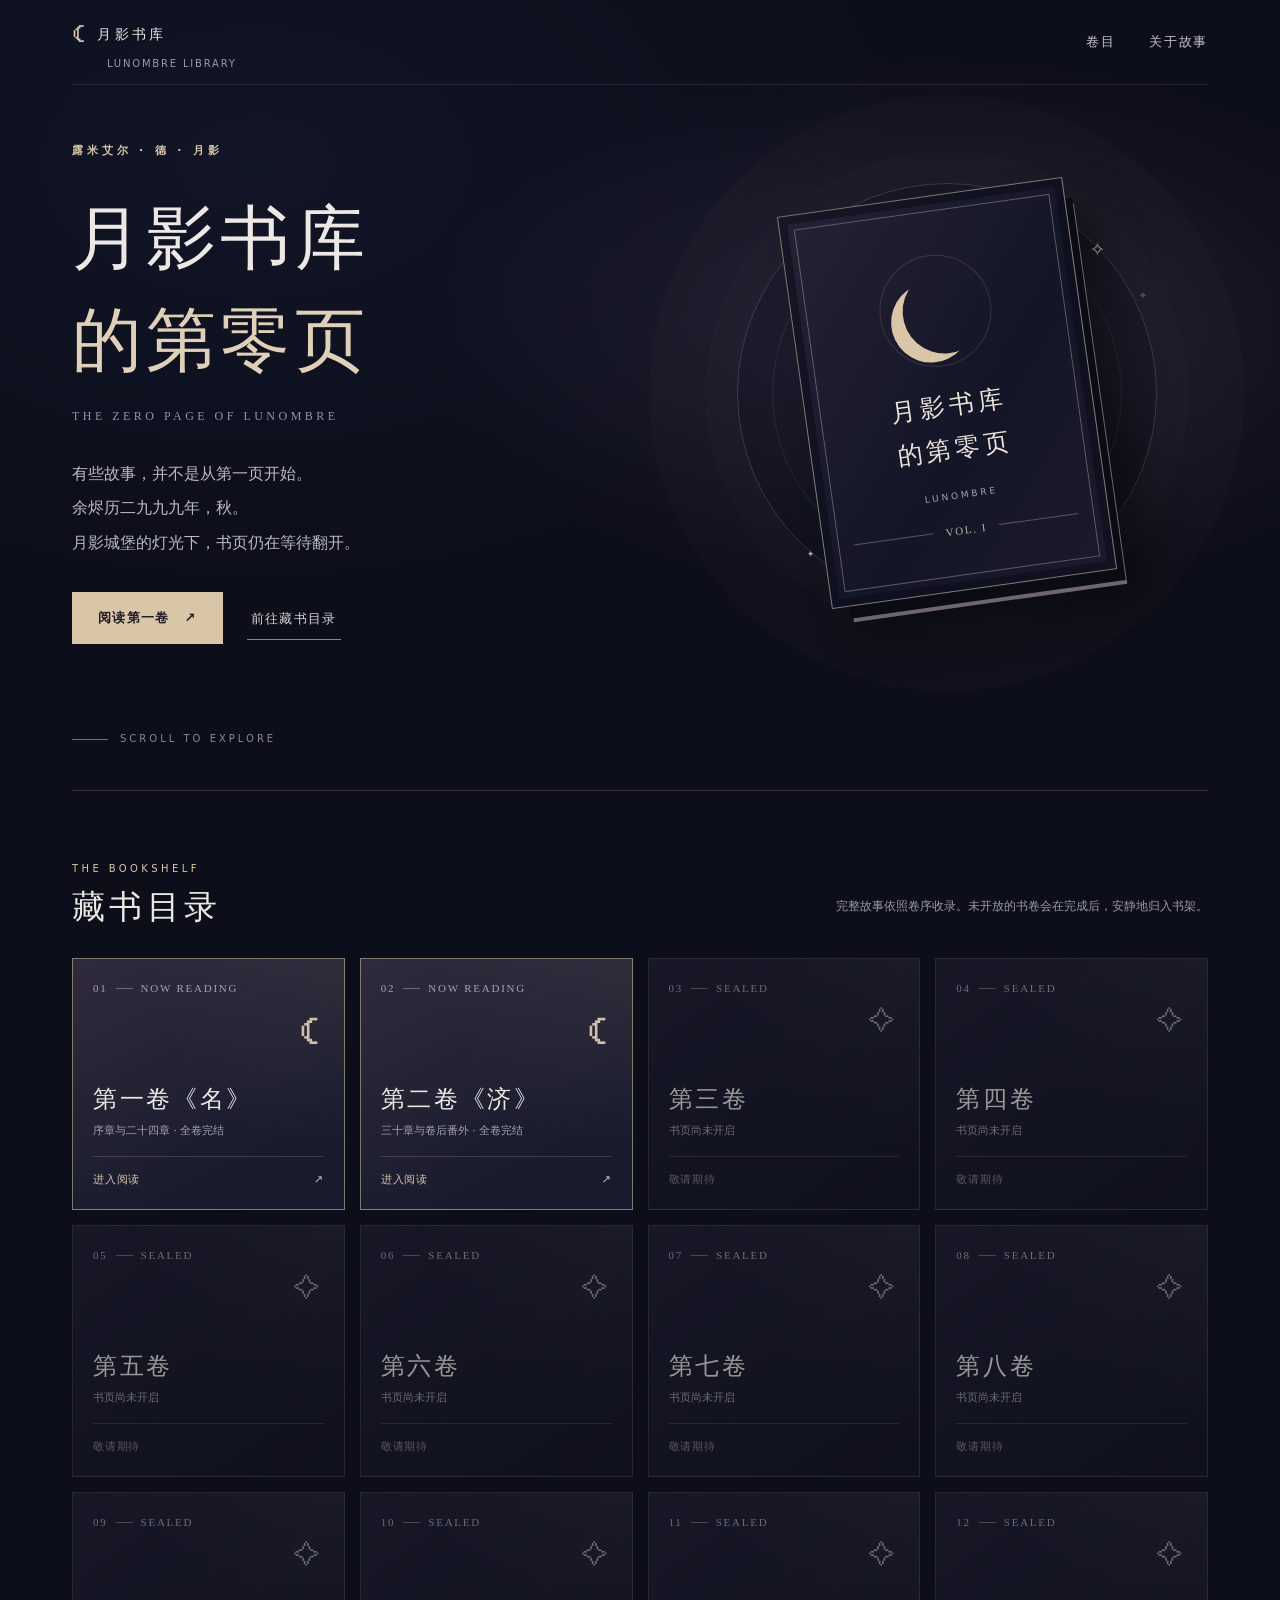
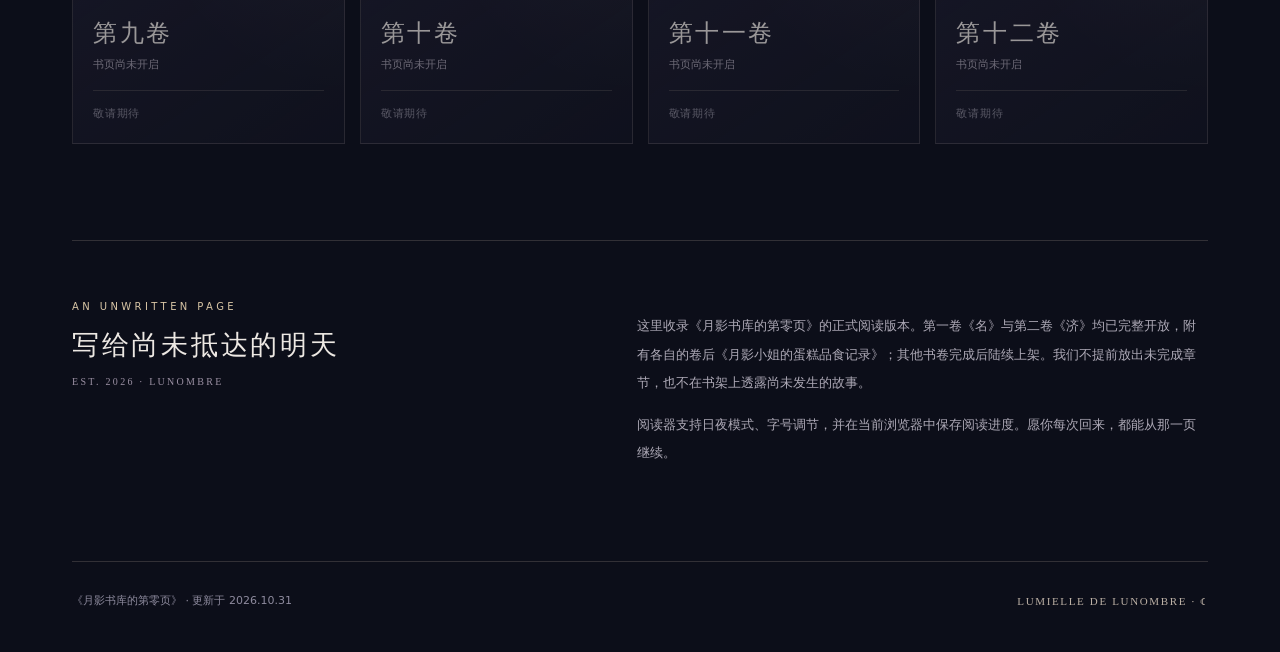
==== index.html @ c492001b "Open Volume II 济 on Lunombre Library bookshelf" ====
<!doctype html>
<html lang="zh-CN">
<head>
<meta charset="utf-8">
<meta name="viewport" content="width=device-width, initial-scale=1">
<meta name="theme-color" content="#111322">
<meta name="description" content="《月影书库的第零页》官方阅读书架。进入余烬历二九九九年的月影领，阅读已完成的故事，见证书页缓缓开启。">
<title>月影书库的第零页 | LUNOMBRE LIBRARY</title>
<link rel="icon" href="favicon.svg" type="image/svg+xml">
<style>
:root{color-scheme:dark;--bg:#0c0e19;--bg2:#141626;--edge:#494054;--line:rgba(213,198,180,.19);--ink:#ede8e3;--muted:#ada7b7;--gold:#d9c6a6;--pale:#eeeffa;--serif:"Noto Serif SC","Songti SC","Source Han Serif SC","STSong","SimSun",serif;--sans:system-ui,-apple-system,"Segoe UI","Microsoft YaHei",sans}
*{box-sizing:border-box}html{scroll-behavior:smooth}body{margin:0;background:var(--bg);color:var(--ink);font-family:var(--sans);line-height:1.65;overflow-x:hidden}
body:before{content:"";position:absolute;top:0;left:0;right:0;height:820px;pointer-events:none;background:radial-gradient(ellipse at 73% 40%,rgba(92,76,112,.28) 0,transparent 39%),radial-gradient(ellipse at 20% 20%,rgba(36,49,89,.2) 0,transparent 46%);z-index:-1}
a{color:inherit;text-decoration:none}a:focus-visible{outline:2px solid var(--gold);outline-offset:5px}.container{max-width:1200px;padding:0 32px;margin:0 auto}
.topbar{height:85px;border-bottom:1px solid rgba(210,204,216,.1);display:flex;justify-content:space-between;align-items:center}
.brand{font-size:14px;letter-spacing:.24em;font-weight:550;white-space:nowrap}.brand .moon{color:var(--gold);font-size:27px;font-family:var(--serif);vertical-align:-3px;margin-right:8px}
.brand small{display:block;font-size:10px;color:#9e99ad;letter-spacing:.18em;margin:0 0 0 35px;font-weight:400}
.topnav{display:flex;gap:34px;color:#c7c1cf;font-size:13px;letter-spacing:.13em}.topnav a:hover{color:var(--gold)}
.hero{display:grid;grid-template-columns:1.05fr .95fr;align-items:center;min-height:600px;padding:48px 0 78px;gap:35px}
.eyebrow{font-size:11px;color:var(--gold);letter-spacing:.35em;font-weight:650}.hero h1{font-family:var(--serif);font-size:clamp(48px,5.5vw,78px);font-weight:500;line-height:1.44;letter-spacing:.06em;margin:28px 0 16px}.hero h1 em{font-style:normal;color:#e0d0b7}
.hero .latin{font-family:Georgia,serif;color:#9394ac;letter-spacing:.29em;font-size:12px;margin-bottom:30px}
.hero .desc{max-width:480px;color:#bcb8c7;font-size:16px;line-height:2.15;font-family:var(--serif);margin:0 0 32px}
.hero-actions{display:flex;align-items:center;gap:24px;flex-wrap:wrap}
.primary{background:var(--gold);color:#201d2a;padding:14px 25px;border:1px solid var(--gold);font-weight:650;font-size:13px;letter-spacing:.1em;display:inline-flex;align-items:center;gap:15px;transition:transform .2s,background .2s}
.primary:hover{transform:translateY(-3px);background:#f1dec1}
.secondary{border-bottom:1px solid #8f8394;padding:12px 4px 9px;color:#d8d1db;font-size:13px;letter-spacing:.1em}
.secondary:hover{color:var(--gold);border-color:var(--gold)}
.resume{display:none;margin-top:20px;font-size:12px;color:#cdbd9f;text-decoration:underline;text-underline-offset:5px}
.hero-art{min-height:520px;position:relative;display:flex;justify-content:center;align-items:center}
.halo{position:absolute;width:min(420px,95%);aspect-ratio:1;border:1px solid rgba(226,211,194,.19);border-radius:50%;box-shadow:0 0 0 32px rgba(255,255,255,.008),0 0 0 88px rgba(212,199,184,.014)}
.halo:before{content:"";position:absolute;inset:34px;border:1px solid rgba(211,193,177,.10);border-radius:50%}
.halo:after{content:"✧";font-size:19px;color:#c7b898;position:absolute;top:12%;right:12%}
.stars{position:absolute;inset:12px;color:#aaa2bf;font-size:15px;pointer-events:none}.stars span{position:absolute}.stars span:nth-child(1){top:14%;left:17%}.stars span:nth-child(2){top:29%;right:10%;font-size:8px}.stars span:nth-child(3){bottom:16%;left:22%;font-size:9px}.stars span:nth-child(4){top:8%;right:40%;font-size:7px}
.book{position:relative;width:288px;height:396px;background:linear-gradient(128deg,#252235 0%,#131626 58%,#1c1a2c 100%);border:1px solid rgba(231,208,174,.52);box-shadow:12px 17px 0 -5px #0a0b13,14px 22px 0 -6px #6f6473,28px 33px 45px rgba(0,0,0,.45),inset 0 0 0 8px rgba(10,12,25,.55);transform:rotate(-8deg);padding:14px;transition:transform .7s}
.book:hover{transform:rotate(-4deg) translateY(-8px)}
.book-in{height:100%;border:1px solid rgba(216,197,169,.38);display:flex;flex-direction:column;align-items:center;justify-content:space-between;text-align:center;padding:35px 15px}
.book-moon{width:112px;height:112px;position:relative;border:1px solid rgba(209,190,164,.17);border-radius:50%;margin-top:8px}
.book-moon:after{content:"";width:84px;height:84px;border-radius:50%;position:absolute;top:15px;left:22px;box-shadow:-17px 4px 0 -2px var(--gold);transform:rotate(-18deg)}
.book-title{font-family:var(--serif);font-size:25px;line-height:1.75;letter-spacing:.16em;color:#ece3d9}.book-sub{font-size:9px;letter-spacing:.32em;color:#aa9eae}
.book-bottom{width:100%;display:flex;align-items:center;gap:12px;color:#bcb0a5;font-family:Georgia,serif;font-size:11px;letter-spacing:.15em}.book-bottom:before,.book-bottom:after{content:"";height:1px;background:#5b5262;flex:1}
.scroll-note{color:#8b8a9c;font-size:10px;letter-spacing:.3em;display:flex;gap:12px;align-items:center;margin:0 0 42px}.scroll-note:before{content:"";height:1px;width:36px;background:#766b7f}
.section-line{border-top:1px solid var(--line)}
.section-head{display:flex;justify-content:space-between;align-items:end;gap:20px;margin:70px 0 28px}
.kicker{font-size:10px;color:var(--gold);letter-spacing:.34em;margin-bottom:8px}.section-head h2{font:normal 33px var(--serif);letter-spacing:.13em;margin:0}
.section-head p{font-size:12px;color:#9f9aa9;max-width:390px;text-align:right;line-height:1.8}
.volumes{display:grid;grid-template-columns:repeat(4,minmax(0,1fr));gap:15px}
.volume-card{min-height:252px;border:1px solid var(--line);background:linear-gradient(146deg,rgba(31,30,48,.95),rgba(19,21,34,.76));padding:20px;display:flex;flex-direction:column;position:relative;overflow:hidden;transition:transform .24s,border-color .24s}
.volume-card:before{content:"";position:absolute;inset:0;background:radial-gradient(circle at 105% -4%,rgba(226,207,180,.06),transparent 55%);pointer-events:none}
.volume-card.available{border-color:rgba(217,198,166,.54);background:linear-gradient(153deg,#302b3c,#171b2c 80%)}.volume-card.available:hover{transform:translateY(-5px);border-color:#e9d5b7}
.volume-card.locked{opacity:.63}
.vol-index{font-family:Georgia,serif;font-size:11px;letter-spacing:.16em;color:#ad9daf;display:flex;align-items:center;gap:8px}.tiny-rule{width:17px;height:1px;background:#716879}
.vol-symbol{font:normal 42px var(--serif);color:#cfbda6;align-self:flex-end;line-height:1;margin:12px 4px 2px}.locked .vol-symbol{font-size:26px;color:#aaa2b0}
.vol-name{font:normal 24px var(--serif);letter-spacing:.11em;margin-top:auto}.vol-detail{font-size:11px;color:#a6a0ae;margin-top:7px}.vol-action{font-size:11px;color:#d7c1a6;border-top:1px solid rgba(222,205,185,.18);padding-top:14px;margin-top:16px;display:flex;justify-content:space-between;letter-spacing:.07em}.locked .vol-action{color:#858391}
.about{margin:96px 0 0;display:grid;grid-template-columns:1fr 1.2fr;gap:90px;padding:58px 0 80px;border-top:1px solid var(--line)}
.about h3{font:normal 27px var(--serif);line-height:1.5;letter-spacing:.1em;margin:9px 0}.about p{font-size:13px;color:#ada9b6;line-height:2.2;max-width:590px}.about .micro{font-family:Georgia,serif;letter-spacing:.23em;color:#9c91a4;font-size:10px}
.footer{border-top:1px solid var(--line);padding:30px 0 42px;display:flex;justify-content:space-between;gap:20px;font-size:11px;color:#8e8b9e}
.footer .signature{font-family:Georgia,serif;color:#bcb0a5;letter-spacing:.15em}
@media(max-width:960px){.hero{grid-template-columns:1fr .8fr;gap:5px}.hero h1{font-size:49px}.hero-art{min-height:420px}.halo{width:320px}.book{width:220px;height:317px}.book-title{font-size:19px}.book-moon{width:85px;height:85px}.book-moon:after{transform:scale(.72) rotate(-18deg);transform-origin:top left}.volumes{grid-template-columns:repeat(3,1fr)}}
@media(max-width:700px){.container{padding:0 22px}.topbar{height:72px}.brand{font-size:12px}.brand small{font-size:8px}.topnav{gap:17px;font-size:11px}.hero{display:flex;flex-direction:column;align-items:start;min-height:auto;padding:68px 0 28px}.hero h1{font-size:clamp(42px,11vw,60px);margin-top:15px}.hero .desc{font-size:14px}.hero-art{min-height:310px;width:100%;margin-top:6px}.halo{width:265px}.book{width:172px;height:246px;box-shadow:8px 12px 0 -4px #0a0b13,10px 17px 0 -6px #6f6473,20px 26px 35px rgba(0,0,0,.48)}.book-in{padding:17px 7px}.book-title{font-size:15px}.book-sub{font-size:7px}.book-moon{transform:scale(.62);margin-top:-10px;margin-bottom:-10px}.book-bottom{font-size:8px}.scroll-note{margin:0 0 30px}.section-head{display:block;margin:48px 0 23px}.section-head h2{font-size:27px}.section-head p{text-align:left;margin-top:10px}.volumes{grid-template-columns:repeat(2,minmax(0,1fr));gap:10px}.volume-card{padding:16px;min-height:215px}.vol-name{font-size:20px}.vol-index{font-size:9px}.vol-symbol{font-size:31px}.about{grid-template-columns:1fr;gap:8px;margin:66px 0 0;padding:40px 0 45px}.footer{flex-direction:column;gap:4px}.hero-actions{gap:16px}}
@media(max-width:370px){.topnav{gap:9px}.brand{letter-spacing:.12em}.volumes{grid-template-columns:1fr 1fr}.volume-card{padding:12px}.vol-name{font-size:18px}.vol-detail{font-size:10px}.vol-index{letter-spacing:0;font-size:9px}.hero .latin{font-size:10px}}
@media(prefers-reduced-motion:reduce){*,*:before,*:after{transition:none!important;scroll-behavior:auto!important}}
</style>
<link rel="stylesheet" href="assets/css/covers.css">
<script src="assets/js/covers.js" defer></script>
</head>
<body>
<div class="container">
<header class="topbar">
  <a class="brand" href="index.html"><span class="moon" aria-hidden="true">☾</span>月影书库<small>LUNOMBRE LIBRARY</small></a>
  <nav class="topnav" aria-label="网站导航"><a href="#library">卷目</a><a href="#about">关于故事</a></nav>
</header>
<main>
<section class="hero" aria-labelledby="main-title">
  <div class="hero-copy">
    <div class="eyebrow">露米艾尔 · 德 · 月影</div>
    <h1 id="main-title">月影书库<br><em>的第零页</em></h1>
    <div class="latin">THE ZERO PAGE OF LUNOMBRE</div>
    <p class="desc">有些故事，并不是从第一页开始。<br>余烬历二九九九年，秋。<br>月影城堡的灯光下，书页仍在等待翻开。</p>
    <div class="hero-actions">
      <a class="primary" href="volume-01.html">阅读第一卷 <span aria-hidden="true">↗</span></a>
      <a class="secondary" href="#library">前往藏书目录</a>
    </div>
    <a class="resume" id="resume-reading" href="volume-01.html">☾ 继续上次阅读</a>
  </div>
  <div class="hero-art" aria-hidden="true">
    <div class="halo"></div>
    <div class="stars"><span>✦</span><span>✧</span><span>✦</span><span>✦</span></div>
    <div class="book"><div class="book-in"><div class="book-moon"></div><div class="book-title">月影书库<br>的第零页</div><div class="book-sub">LUNOMBRE</div><div class="book-bottom">VOL. I</div></div></div>
  </div>
</section>
<div class="scroll-note">SCROLL TO EXPLORE</div>
<section class="section-line" id="library" aria-labelledby="library-heading">
  <div class="section-head">
    <div><div class="kicker">THE BOOKSHELF</div><h2 id="library-heading">藏书目录</h2></div>
    <p>完整故事依照卷序收录。未开放的书卷会在完成后，安静地归入书架。</p>
  </div>
  <div class="volumes">
    <a class="volume-card available" href="volume-01.html" aria-label="阅读第一卷">
      <span class="vol-index">01 <span class="tiny-rule"></span> NOW READING</span>
      <span class="vol-symbol" aria-hidden="true">☾</span>
      <span class="vol-name">第一卷《名》</span>
      <span class="vol-detail">序章与二十四章 · 全卷完结</span>
      <span class="vol-action">进入阅读 <span aria-hidden="true">↗</span></span>
    </a>
<a class="volume-card available" href="volume-02.html" aria-label="阅读第二卷《济》">
      <span class="vol-index">02 <span class="tiny-rule"></span> NOW READING</span>
      <span class="vol-symbol" aria-hidden="true">☾</span>
      <span class="vol-name">第二卷《济》</span>
      <span class="vol-detail">三十章与卷后番外 · 全卷完结</span>
      <span class="vol-action">进入阅读 <span aria-hidden="true">↗</span></span>
    </a>
<div class="volume-card locked" aria-label="第三卷，尚未开放">
      <span class="vol-index">03 <span class="tiny-rule"></span> SEALED</span>
      <span class="vol-symbol" aria-hidden="true">✧</span>
      <span class="vol-name">第三卷</span>
      <span class="vol-detail">书页尚未开启</span>
      <span class="vol-action">敬请期待</span>
    </div>
<div class="volume-card locked" aria-label="第四卷，尚未开放">
      <span class="vol-index">04 <span class="tiny-rule"></span> SEALED</span>
      <span class="vol-symbol" aria-hidden="true">✧</span>
      <span class="vol-name">第四卷</span>
      <span class="vol-detail">书页尚未开启</span>
      <span class="vol-action">敬请期待</span>
    </div>
<div class="volume-card locked" aria-label="第五卷，尚未开放">
      <span class="vol-index">05 <span class="tiny-rule"></span> SEALED</span>
      <span class="vol-symbol" aria-hidden="true">✧</span>
      <span class="vol-name">第五卷</span>
      <span class="vol-detail">书页尚未开启</span>
      <span class="vol-action">敬请期待</span>
    </div>
<div class="volume-card locked" aria-label="第六卷，尚未开放">
      <span class="vol-index">06 <span class="tiny-rule"></span> SEALED</span>
      <span class="vol-symbol" aria-hidden="true">✧</span>
      <span class="vol-name">第六卷</span>
      <span class="vol-detail">书页尚未开启</span>
      <span class="vol-action">敬请期待</span>
    </div>
<div class="volume-card locked" aria-label="第七卷，尚未开放">
      <span class="vol-index">07 <span class="tiny-rule"></span> SEALED</span>
      <span class="vol-symbol" aria-hidden="true">✧</span>
      <span class="vol-name">第七卷</span>
      <span class="vol-detail">书页尚未开启</span>
      <span class="vol-action">敬请期待</span>
    </div>
<div class="volume-card locked" aria-label="第八卷，尚未开放">
      <span class="vol-index">08 <span class="tiny-rule"></span> SEALED</span>
      <span class="vol-symbol" aria-hidden="true">✧</span>
      <span class="vol-name">第八卷</span>
      <span class="vol-detail">书页尚未开启</span>
      <span class="vol-action">敬请期待</span>
    </div>
<div class="volume-card locked" aria-label="第九卷，尚未开放">
      <span class="vol-index">09 <span class="tiny-rule"></span> SEALED</span>
      <span class="vol-symbol" aria-hidden="true">✧</span>
      <span class="vol-name">第九卷</span>
      <span class="vol-detail">书页尚未开启</span>
      <span class="vol-action">敬请期待</span>
    </div>
<div class="volume-card locked" aria-label="第十卷，尚未开放">
      <span class="vol-index">10 <span class="tiny-rule"></span> SEALED</span>
      <span class="vol-symbol" aria-hidden="true">✧</span>
      <span class="vol-name">第十卷</span>
      <span class="vol-detail">书页尚未开启</span>
      <span class="vol-action">敬请期待</span>
    </div>
<div class="volume-card locked" aria-label="第十一卷，尚未开放">
      <span class="vol-index">11 <span class="tiny-rule"></span> SEALED</span>
      <span class="vol-symbol" aria-hidden="true">✧</span>
      <span class="vol-name">第十一卷</span>
      <span class="vol-detail">书页尚未开启</span>
      <span class="vol-action">敬请期待</span>
    </div>
<div class="volume-card locked" aria-label="第十二卷，尚未开放">
      <span class="vol-index">12 <span class="tiny-rule"></span> SEALED</span>
      <span class="vol-symbol" aria-hidden="true">✧</span>
      <span class="vol-name">第十二卷</span>
      <span class="vol-detail">书页尚未开启</span>
      <span class="vol-action">敬请期待</span>
    </div>
  </div>
</section>
<section id="about" class="about">
  <div><div class="kicker">AN UNWRITTEN PAGE</div><h3>写给尚未抵达的明天</h3><div class="micro">EST. 2026 · LUNOMBRE</div></div>
  <div><p>这里收录《月影书库的第零页》的正式阅读版本。第一卷《名》与第二卷《济》均已完整开放，附有各自的卷后《月影小姐的蛋糕品食记录》；其他书卷完成后陆续上架。我们不提前放出未完成章节，也不在书架上透露尚未发生的故事。</p><p>阅读器支持日夜模式、字号调节，并在当前浏览器中保存阅读进度。愿你每次回来，都能从那一页继续。</p></div>
</section>
</main>
<footer class="footer"><span>《月影书库的第零页》 · 更新于 2026.10.31</span><span class="signature">LUMIELLE DE LUNOMBRE · ☾</span></footer>
</div>
<script>
(()=>{
  try{
    const saved=JSON.parse(localStorage.getItem('lumielle-volume1-rewrite-complete-v3')||'{}');
    if(saved.chapter&&/^ch-\d{2}$/.test(saved.chapter)){
      const link=document.getElementById('resume-reading');
      link.href='volume-01.html#'+saved.chapter;
      link.style.display='inline-block';
    }
  }catch(e){}
})();
</script>
</body>
</html>
---- assets/css/covers.css ----
/* Lunombre cover upgrade — inactive until a cover path is configured. */
.book.has-official-cover{padding:9px;background:linear-gradient(135deg,#302a43,#101220);overflow:hidden}
.book.has-official-cover .book-in{display:none}
.book .official-cover-image{width:100%;height:100%;object-fit:cover;object-position:center center;display:block;border:1px solid rgba(221,198,162,.28)}
.volume-card.with-cover{isolation:isolate;border-color:rgba(225,207,182,.47);background:#161724}
.volume-card.with-cover .volume-cover-image{position:absolute;inset:0;width:100%;height:100%;object-fit:cover;object-position:center 35%;z-index:-1}
.volume-card.with-cover:before{z-index:0;background:linear-gradient(180deg,rgba(10,12,23,.5) 0%,rgba(10,12,23,.08) 42%,rgba(9,11,23,.94) 100%)}
.volume-card.with-cover > span{position:relative;z-index:1;text-shadow:0 1px 12px rgba(0,0,0,.7)}
.volume-card.with-cover .vol-symbol{visibility:hidden}
.volume-card.with-cover .vol-index,.volume-card.with-cover .vol-detail{color:#f1e7db}
.volume-card.with-cover .vol-action{color:#f1dbb6;border-color:rgba(246,229,205,.36)}
.volume-card.with-cover.available:hover{border-color:#e7d2ad}
.reader-art{margin:0 auto 30px;display:block;width:min(240px,75vw);max-width:100%;line-height:0}
.reader-art img{width:100%;height:auto;aspect-ratio:2/3;object-fit:contain;border:1px solid #b7a6a0;box-shadow:0 16px 48px rgba(0,0,0,.2)}
body.night .reader-art img{border-color:#746b80}
.cover.with-official-art .seal{display:none}
@media(max-width:700px){.reader-art{width:min(195px,65vw)}}
@media print{.reader-art{width:145px;break-inside:avoid}.reader-art img{box-shadow:none}}
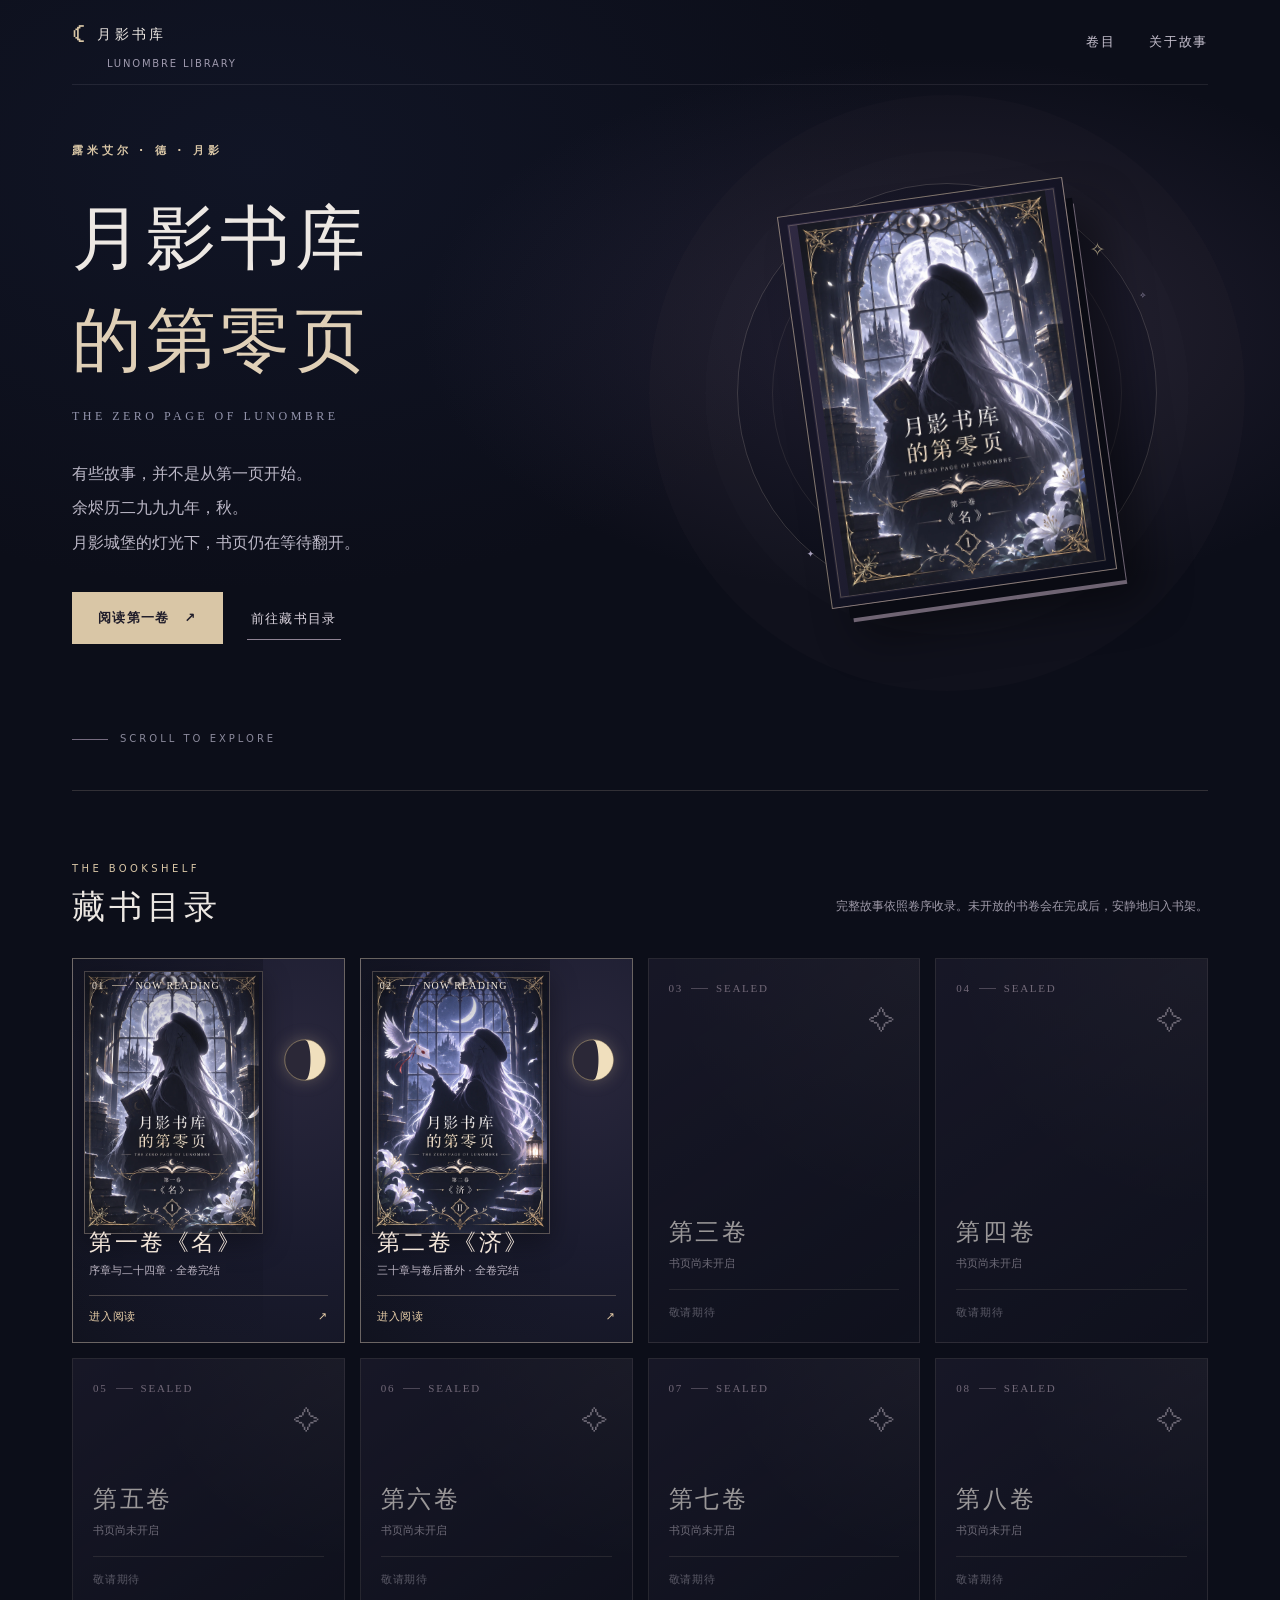
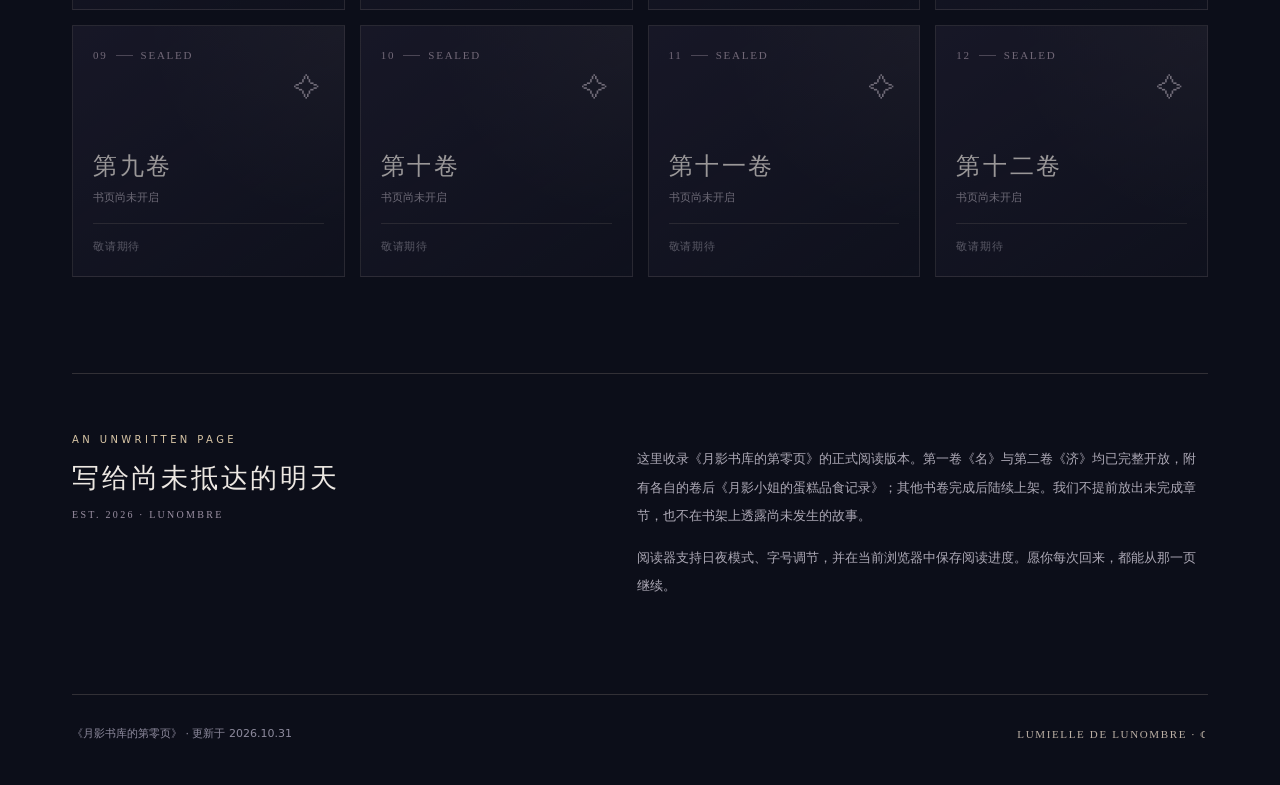
==== commit f243651c: "Refine bookshelf to 70-percent cover column with moon restored top right" ====
--- a/index.html
+++ b/index.html
@@ -60,7 +60,7 @@
 @media(max-width:370px){.topnav{gap:9px}.brand{letter-spacing:.12em}.volumes{grid-template-columns:1fr 1fr}.volume-card{padding:12px}.vol-name{font-size:18px}.vol-detail{font-size:10px}.vol-index{letter-spacing:0;font-size:9px}.hero .latin{font-size:10px}}
 @media(prefers-reduced-motion:reduce){*,*:before,*:after{transition:none!important;scroll-behavior:auto!important}}
 </style>
-<link rel="stylesheet" href="assets/css/covers.css">
+<link rel="stylesheet" href="assets/css/covers.css?v=20261101-bookplate70-v2">
 <script src="assets/js/covers.js" defer></script>
 </head>
 <body>
--- a/assets/css/covers.css
+++ b/assets/css/covers.css
@@ -1,18 +1,218 @@
-/* Lunombre cover upgrade — inactive until a cover path is configured. */
-.book.has-official-cover{padding:9px;background:linear-gradient(135deg,#302a43,#101220);overflow:hidden}
-.book.has-official-cover .book-in{display:none}
-.book .official-cover-image{width:100%;height:100%;object-fit:cover;object-position:center center;display:block;border:1px solid rgba(221,198,162,.28)}
-.volume-card.with-cover{isolation:isolate;border-color:rgba(225,207,182,.47);background:#161724}
-.volume-card.with-cover .volume-cover-image{position:absolute;inset:0;width:100%;height:100%;object-fit:cover;object-position:center 35%;z-index:-1}
-.volume-card.with-cover:before{z-index:0;background:linear-gradient(180deg,rgba(10,12,23,.5) 0%,rgba(10,12,23,.08) 42%,rgba(9,11,23,.94) 100%)}
-.volume-card.with-cover > span{position:relative;z-index:1;text-shadow:0 1px 12px rgba(0,0,0,.7)}
-.volume-card.with-cover .vol-symbol{visibility:hidden}
-.volume-card.with-cover .vol-index,.volume-card.with-cover .vol-detail{color:#f1e7db}
-.volume-card.with-cover .vol-action{color:#f1dbb6;border-color:rgba(246,229,205,.36)}
-.volume-card.with-cover.available:hover{border-color:#e7d2ad}
-.reader-art{margin:0 auto 30px;display:block;width:min(240px,75vw);max-width:100%;line-height:0}
-.reader-art img{width:100%;height:auto;aspect-ratio:2/3;object-fit:contain;border:1px solid #b7a6a0;box-shadow:0 16px 48px rgba(0,0,0,.2)}
-body.night .reader-art img{border-color:#746b80}
-.cover.with-official-art .seal{display:none}
-@media(max-width:700px){.reader-art{width:min(195px,65vw)}}
-@media print{.reader-art{width:145px;break-inside:avoid}.reader-art img{box-shadow:none}}
+/* Lunombre Library — cover bookplates, reader cover and moonlight ornaments.
+   The bookshelf keeps an uncropped 2:3 cover at the left, a real moon at its
+   original top-right location, and a quiet typography band underneath. */
+
+/* Homepage featured book */
+.book.has-official-cover {
+  padding:9px;
+  background:linear-gradient(135deg,#302a43,#101220);
+  overflow:hidden;
+}
+.book.has-official-cover .book-in {display:none}
+.book .official-cover-image {
+  display:block;
+  width:100%;
+  height:100%;
+  object-fit:contain;
+  object-position:center;
+  border:1px solid rgba(221,198,162,.28);
+}
+
+/* A printed cover never fills the whole card.
+   The left 70% belongs to the artwork; the moon stays on the right.
+   Text below the image avoids printing titles twice over the cover. */
+.volume-card.with-cover {
+  position:relative;
+  isolation:isolate;
+  min-height:385px;
+  padding:18px 16px 16px;
+  border-color:rgba(225,207,182,.42);
+  background:radial-gradient(ellipse at 84% 26%,#29273c 0%,#1a1b2e 49%,#11131f 100%);
+}
+.volume-card.with-cover.available:hover {
+  border-color:#e6d1ad;
+}
+.volume-card.with-cover .volume-cover-image {
+  position:absolute;
+  inset:auto;
+  top:12px;
+  left:11px;
+  width:calc(70% - 11px);
+  height:calc(100% - 120px);
+  max-width:none;
+  max-height:none;
+  aspect-ratio:2/3;
+  object-fit:contain;
+  object-position:left top;
+  display:block;
+  z-index:1;
+  border:1px solid rgba(223,200,170,.38);
+  box-shadow:0 9px 25px rgba(0,0,0,.35);
+  background:#151626;
+}
+.volume-card.with-cover::before {
+  content:"";
+  position:absolute;
+  inset:0 auto 0 0;
+  width:70%;
+  background:linear-gradient(180deg,rgba(12,13,24,.36) 0%,transparent 24%,transparent 65%,rgba(16,18,32,.25) 82%,transparent 100%);
+  z-index:2;
+  pointer-events:none;
+}
+.volume-card.with-cover::after {display:none}
+.volume-card.with-cover > .vol-index {
+  position:absolute;
+  top:19px;
+  left:19px;
+  right:auto;
+  bottom:auto;
+  width:calc(70% - 24px);
+  display:flex;
+  align-items:center;
+  gap:8px;
+  font:10px/1.5 Georgia,serif;
+  text-align:left;
+  color:#f5eadb;
+  letter-spacing:.12em;
+  z-index:3;
+  text-shadow:0 1px 6px #080915;
+}
+.volume-card.with-cover .vol-index .tiny-rule {
+  display:inline-block;
+  flex:0 0 15px;
+  width:15px;
+  height:1px;
+  margin:0;
+  background:rgba(235,215,185,.58);
+}
+.volume-card.with-cover > .vol-symbol {display:none}
+.volume-card.with-cover > .vol-name {
+  position:relative;
+  z-index:3;
+  width:100%;
+  max-width:100%;
+  margin-top:auto;
+  color:#f3e6da;
+  font-size:23px;
+  line-height:1.36;
+  text-shadow:none;
+}
+.volume-card.with-cover > .vol-detail {
+  position:relative;
+  z-index:3;
+  max-width:100%;
+  margin-top:5px;
+  font-size:11px;
+  line-height:1.5;
+  color:#bbb4c2;
+  text-shadow:none;
+}
+.volume-card.with-cover > .vol-action {
+  position:relative;
+  z-index:3;
+  width:100%;
+  max-width:100%;
+  margin-top:15px;
+  padding-top:12px;
+  color:#e9cfa9;
+  font-size:11px;
+  border-top:1px solid rgba(229,208,178,.25);
+  text-shadow:none;
+}
+
+/* The previous moon was pushed to the bottom by a generic > span selector.
+   This child selector deliberately wins the cascade and fixes its location. */
+.volume-card.with-cover > .moon-phase-ornament {
+  position:absolute;
+  top:75px;
+  right:13px;
+  bottom:auto;
+  left:auto;
+  width:52px;
+  height:52px;
+  z-index:4;
+  display:block;
+  margin:0;
+  padding:0;
+  pointer-events:none;
+}
+.volume-card.with-cover .moon-phase-ornament svg {
+  display:block;
+  width:52px;
+  height:52px;
+  overflow:visible;
+  filter:drop-shadow(0 0 8px rgba(233,208,159,.25));
+}
+.volume-card.with-cover .moon-phase-ornament .moon-cycle-caption {
+  display:none;
+}
+
+/* Full cover inside the reading page remains unchanged. */
+.reader-art {
+  display:block;
+  width:min(240px,75vw);
+  max-width:100%;
+  margin:0 auto 30px;
+  line-height:0;
+}
+.reader-art img {
+  width:100%;
+  height:auto;
+  aspect-ratio:2/3;
+  object-fit:contain;
+  border:1px solid #b7a6a0;
+  box-shadow:0 16px 48px rgba(0,0,0,.2);
+}
+body.night .reader-art img {border-color:#746b80}
+.cover.with-official-art .seal {display:none}
+
+@media(max-width:960px) {
+  .volume-card.with-cover {min-height:340px;padding:15px 13px}
+  .volume-card.with-cover .volume-cover-image {
+    top:10px;left:9px;
+    width:calc(70% - 9px);
+    height:calc(100% - 112px);
+  }
+  .volume-card.with-cover > .vol-index {
+    top:15px;left:14px;
+    font-size:9px;gap:5px;
+  }
+  .volume-card.with-cover > .vol-name {font-size:20px}
+  .volume-card.with-cover > .moon-phase-ornament {right:8px;top:67px;width:43px;height:43px}
+  .volume-card.with-cover .moon-phase-ornament svg {width:43px;height:43px}
+}
+@media(max-width:700px) {
+  .volume-card.with-cover {min-height:270px;padding:12px 10px}
+  .volume-card.with-cover .volume-cover-image {
+    top:8px;left:7px;
+    width:calc(70% - 7px);
+    height:calc(100% - 94px);
+  }
+  .volume-card.with-cover > .vol-index {
+    top:11px;left:10px;
+    width:calc(70% - 14px);
+    font-size:8px;letter-spacing:0;gap:4px;
+  }
+  .volume-card.with-cover .vol-index .tiny-rule {width:9px;flex-basis:9px}
+  .volume-card.with-cover > .vol-name {font-size:16px}
+  .volume-card.with-cover > .vol-detail {font-size:10px;line-height:1.35;margin-top:3px}
+  .volume-card.with-cover > .vol-action {font-size:10px;padding-top:8px;margin-top:9px}
+  .volume-card.with-cover > .moon-phase-ornament {top:55px;right:5px;width:33px;height:33px}
+  .volume-card.with-cover .moon-phase-ornament svg {width:33px;height:33px}
+  .reader-art {width:min(195px,65vw)}
+}
+@media(max-width:370px) {
+  .volume-card.with-cover {min-height:254px;padding:10px 8px}
+  .volume-card.with-cover .volume-cover-image {height:calc(100% - 89px)}
+  .volume-card.with-cover > .vol-index {font-size:7px}
+  .volume-card.with-cover > .vol-name {font-size:15px}
+  .volume-card.with-cover > .moon-phase-ornament {right:4px;top:51px;width:29px;height:29px}
+  .volume-card.with-cover .moon-phase-ornament svg {width:29px;height:29px}
+}
+@media(prefers-reduced-motion:reduce) {
+  .moon-phase-ornament {transition:none}
+}
+@media print {
+  .reader-art {width:145px;break-inside:avoid}
+  .reader-art img {box-shadow:none}
+}
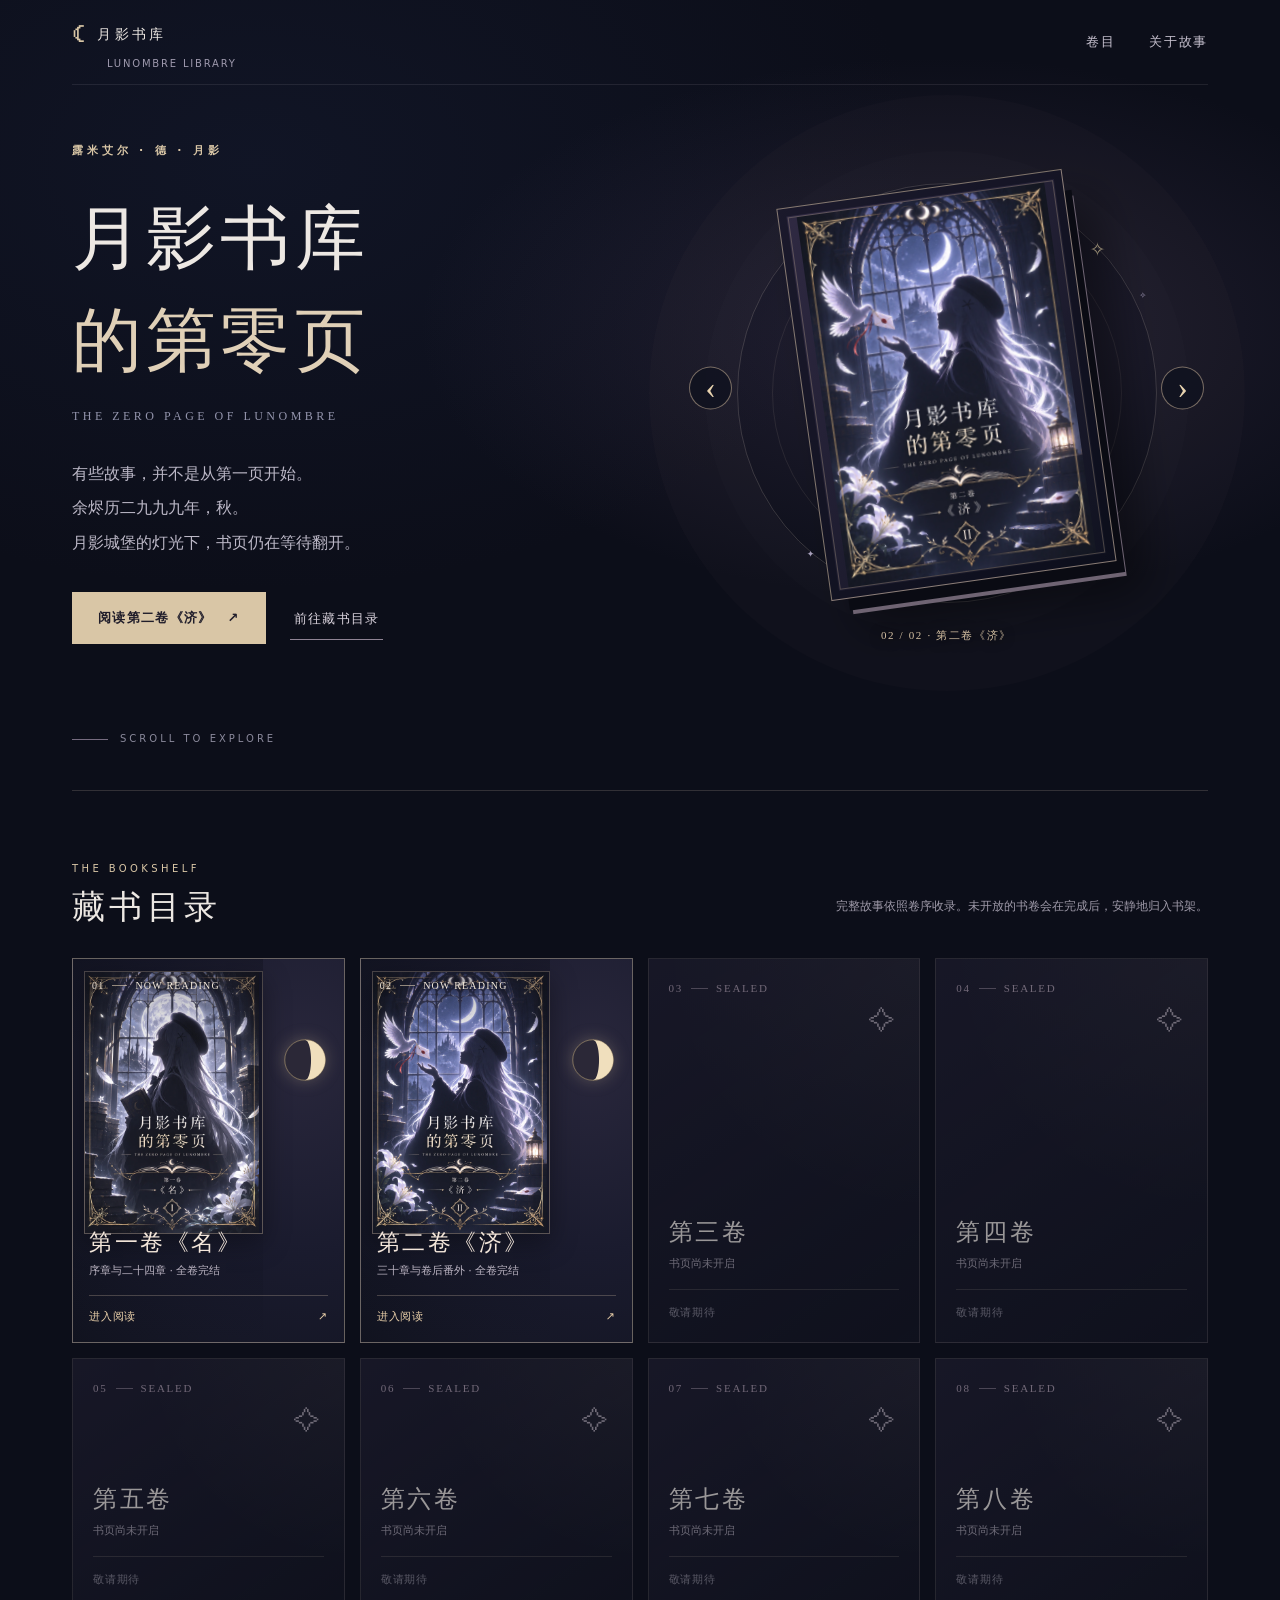
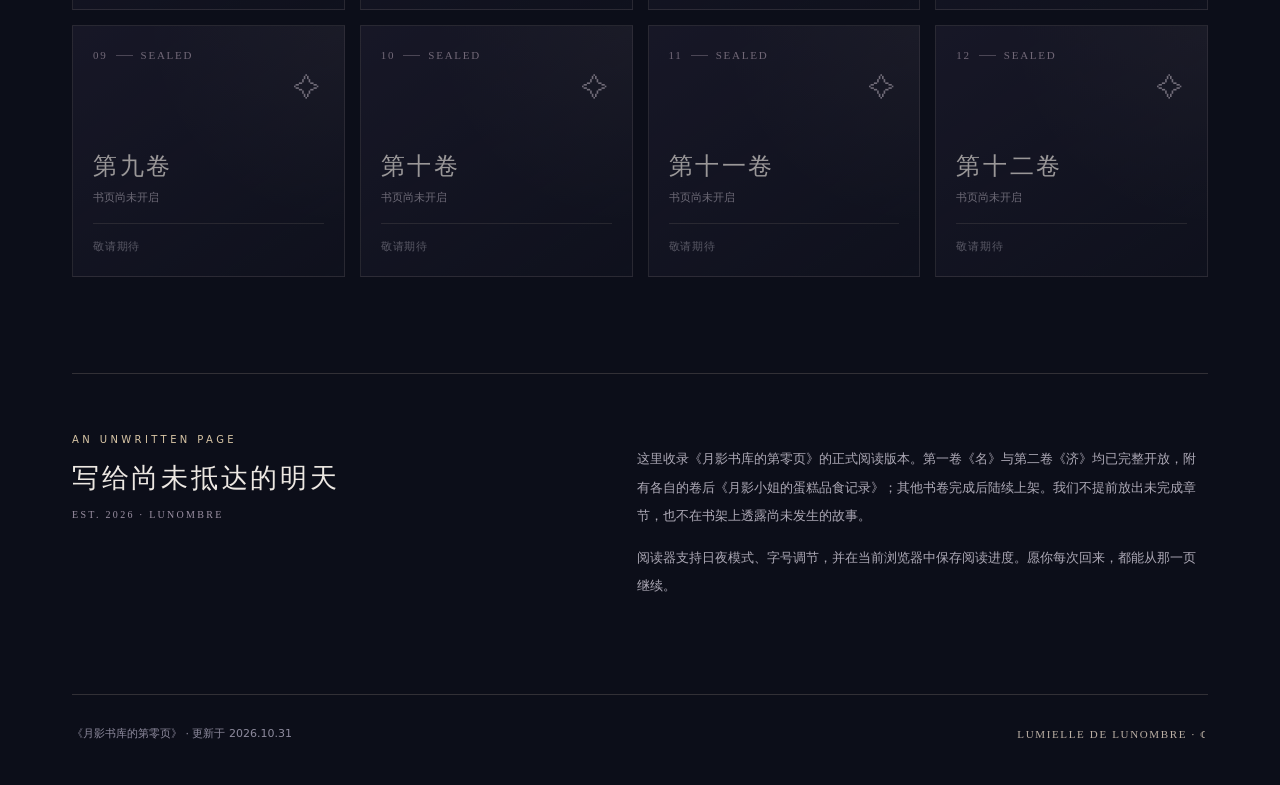
==== commit 4d72a8c0: "Add interactive homepage book carousel, default to latest released volume" ====
--- a/index.html
+++ b/index.html
@@ -60,8 +60,8 @@
 @media(max-width:370px){.topnav{gap:9px}.brand{letter-spacing:.12em}.volumes{grid-template-columns:1fr 1fr}.volume-card{padding:12px}.vol-name{font-size:18px}.vol-detail{font-size:10px}.vol-index{letter-spacing:0;font-size:9px}.hero .latin{font-size:10px}}
 @media(prefers-reduced-motion:reduce){*,*:before,*:after{transition:none!important;scroll-behavior:auto!important}}
 </style>
-<link rel="stylesheet" href="assets/css/covers.css?v=20261101-bookplate70-v2">
-<script src="assets/js/covers.js" defer></script>
+<link rel="stylesheet" href="assets/css/covers.css?v=20261101-featured-v1">
+<script src="assets/js/covers.js?v=20261101-featured-v1" defer></script>
 </head>
 <body>
 <div class="container">
@@ -77,15 +77,21 @@
     <div class="latin">THE ZERO PAGE OF LUNOMBRE</div>
     <p class="desc">有些故事，并不是从第一页开始。<br>余烬历二九九九年，秋。<br>月影城堡的灯光下，书页仍在等待翻开。</p>
     <div class="hero-actions">
-      <a class="primary" href="volume-01.html">阅读第一卷 <span aria-hidden="true">↗</span></a>
+      <a class="primary" id="featured-read" href="volume-02.html"><span id="featured-read-label">阅读第二卷《济》</span><span aria-hidden="true">↗</span></a>
       <a class="secondary" href="#library">前往藏书目录</a>
     </div>
     <a class="resume" id="resume-reading" href="volume-01.html">☾ 继续上次阅读</a>
   </div>
-  <div class="hero-art" aria-hidden="true">
-    <div class="halo"></div>
-    <div class="stars"><span>✦</span><span>✧</span><span>✦</span><span>✦</span></div>
-    <div class="book"><div class="book-in"><div class="book-moon"></div><div class="book-title">月影书库<br>的第零页</div><div class="book-sub">LUNOMBRE</div><div class="book-bottom">VOL. I</div></div></div>
+  <div class="hero-art" role="group" aria-label="已公开书卷的封面展示台">
+    <div class="halo" aria-hidden="true"></div>
+    <div class="stars" aria-hidden="true"><span>✦</span><span>✧</span><span>✦</span><span>✦</span></div>
+    <button type="button" class="hero-arrow hero-arrow-prev" id="featured-prev" aria-label="上一卷" title="上一卷" hidden><span aria-hidden="true">‹</span></button>
+    <div class="book has-official-cover featured-book" id="featured-book">
+      <div class="book-in"><div class="book-moon"></div><div class="book-title">月影书库<br>的第零页</div><div class="book-sub">LUNOMBRE</div><div class="book-bottom">VOL. II</div></div>
+      <img class="official-cover-image" src="assets/covers/vol-02.webp" alt="第二卷《济》正式封面" decoding="async" fetchpriority="high">
+    </div>
+    <button type="button" class="hero-arrow hero-arrow-next" id="featured-next" aria-label="下一卷" title="下一卷" hidden><span aria-hidden="true">›</span></button>
+    <div class="hero-book-caption" id="featured-status" aria-live="polite">02 / 02 · 第二卷《济》</div>
   </div>
 </section>
 <div class="scroll-note">SCROLL TO EXPLORE</div>
--- a/assets/css/covers.css
+++ b/assets/css/covers.css
@@ -216,3 +216,76 @@
   .reader-art {width:145px;break-inside:avoid}
   .reader-art img {box-shadow:none}
 }
+
+
+/* Featured hardcover display — separate from the bookshelf moon animations. */
+.hero-art .featured-book {
+  transform-origin:30% center;
+  backface-visibility:hidden;
+  transition:transform .26s ease,opacity .26s ease;
+}
+.hero-art .featured-book.hero-flip-out {
+  transform:perspective(950px) rotate(-8deg) rotateY(-72deg) scale(.93);
+  opacity:.14;
+}
+.hero-art .featured-book.hero-flip-in {animation:lunombre-book-arrive .43s ease-out both}
+@keyframes lunombre-book-arrive {
+  from{transform:perspective(950px) rotate(-8deg) rotateY(72deg) scale(.93);opacity:.14}
+  to{transform:rotate(-8deg);opacity:1}
+}
+.hero-arrow {
+  position:absolute;
+  z-index:5;
+  top:49%;
+  width:43px;
+  height:43px;
+  transform:translateY(-50%);
+  display:flex;
+  justify-content:center;
+  align-items:center;
+  padding:0;
+  border:1px solid rgba(223,198,166,.5);
+  border-radius:50%;
+  color:#e9d4b0;
+  background:rgba(16,18,32,.84);
+  cursor:pointer;
+  transition:background .2s,border-color .2s,opacity .2s;
+}
+.hero-arrow[hidden] {display:none!important}
+.hero-arrow span {font:32px/1 Georgia,serif;margin-top:-3px}
+.hero-arrow:hover,.hero-arrow:focus-visible {background:#29273b;border-color:#f1dcb9;outline-offset:3px}
+.hero-arrow:disabled {opacity:.4;cursor:default}
+.hero-arrow-prev {left:4px}
+.hero-arrow-next {right:4px}
+.hero-book-caption {
+  position:absolute;
+  bottom:10px;
+  left:0;right:0;
+  text-align:center;
+  color:#d5c1a3;
+  font:11px/1.5 Georgia,"Noto Serif SC",serif;
+  letter-spacing:.15em;
+  text-shadow:0 1px 12px #090b16;
+  pointer-events:none;
+}
+@media(max-width:960px) {
+  .hero-arrow{width:36px;height:36px}
+  .hero-arrow span{font-size:27px}
+  .hero-arrow-prev{left:0}
+  .hero-arrow-next{right:0}
+  .hero-book-caption{bottom:6px;font-size:10px}
+}
+@media(max-width:700px) {
+  .hero-arrow{width:34px;height:34px;top:46%}
+  .hero-arrow span{font-size:26px}
+  .hero-book-caption{bottom:0;font-size:10px}
+}
+@media(prefers-reduced-motion:reduce) {
+  .hero-art .featured-book{transition:none!important}
+  .hero-art .featured-book.hero-flip-out,.hero-art .featured-book.hero-flip-in {
+    animation:none!important;
+    transform:rotate(-8deg)!important;
+    opacity:1!important;
+  }
+  .hero-arrow{transition:none!important}
+}
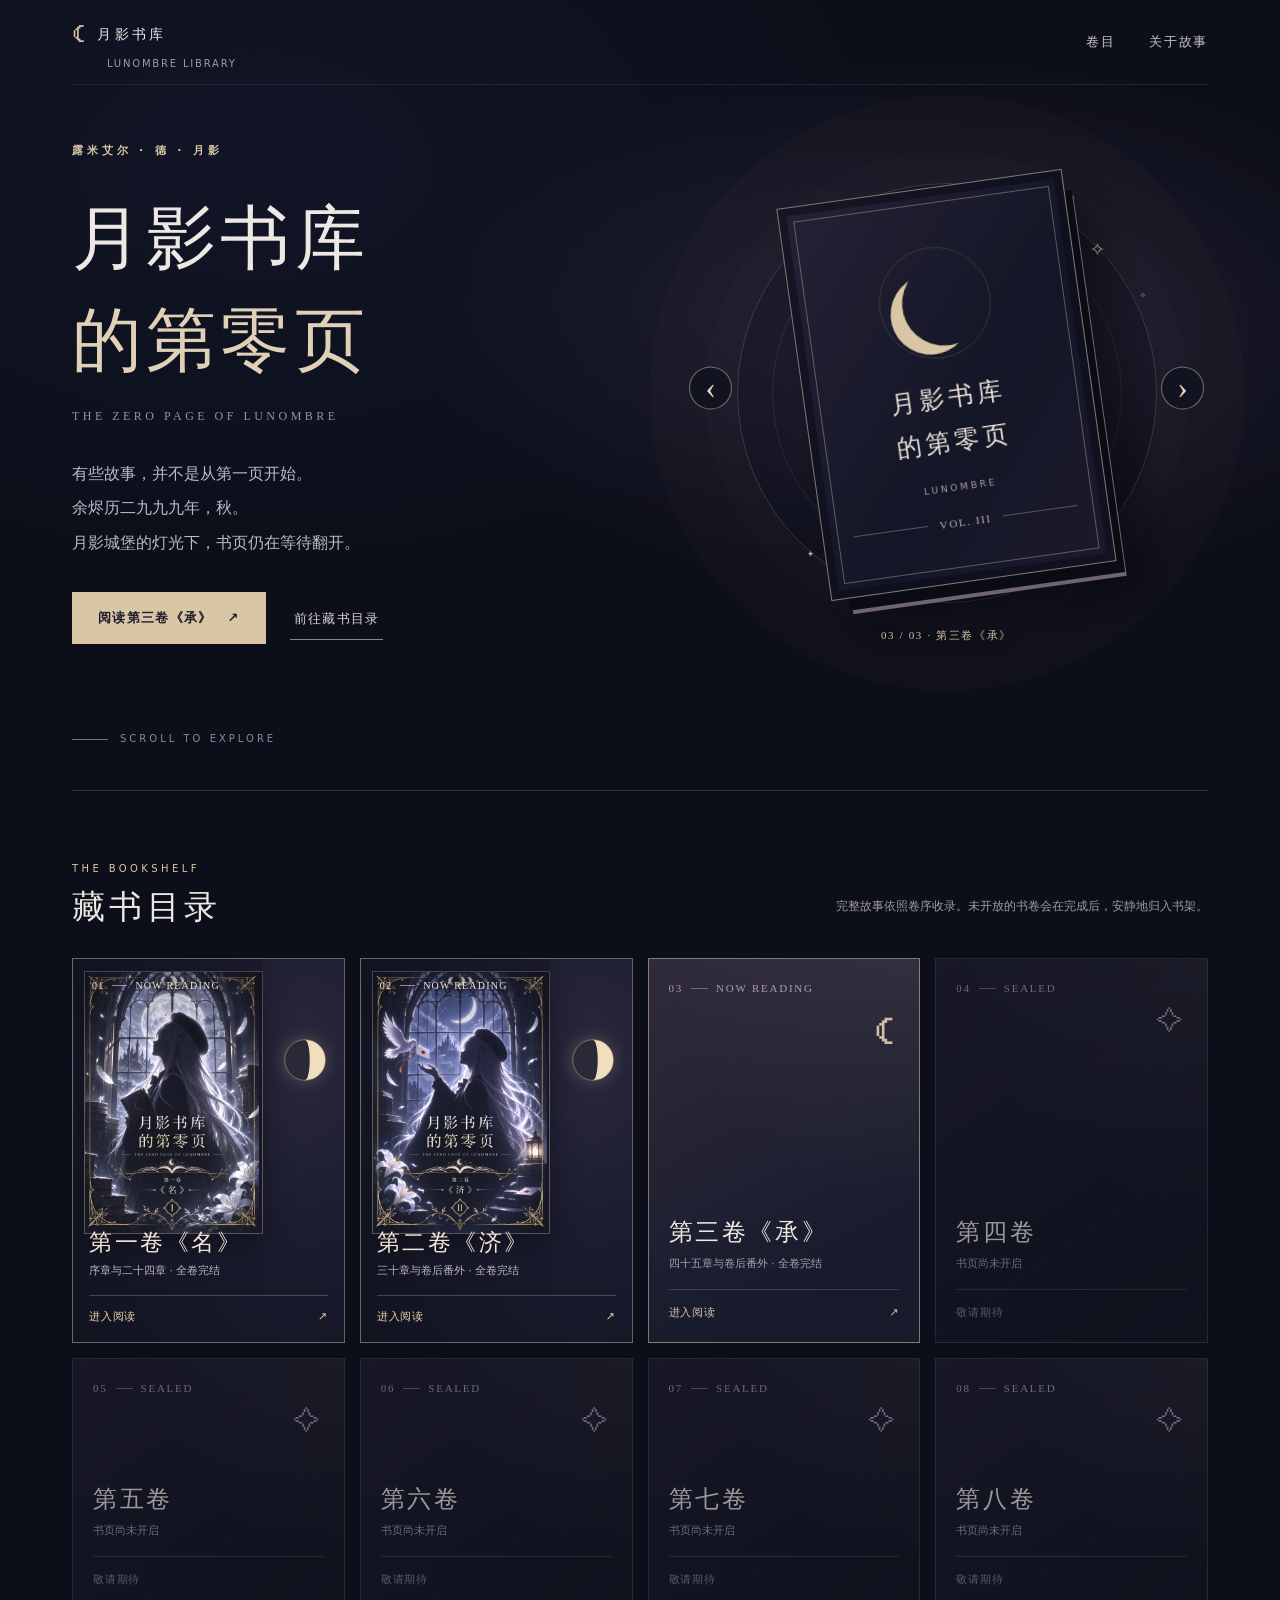
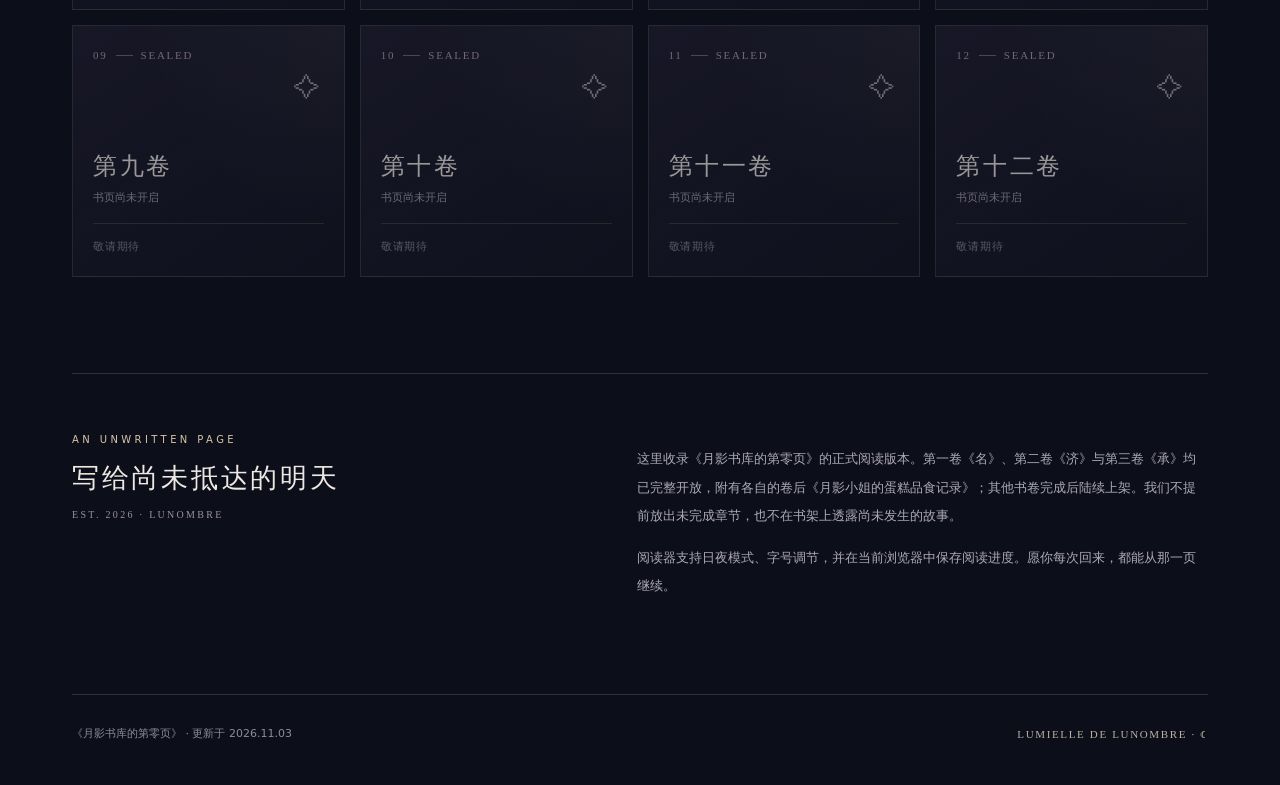
==== commit 3bef6a4f: "Open Volume 3 on Lunombre Library homepage and retain previous shelf design" ====
--- a/index.html
+++ b/index.html
@@ -77,7 +77,7 @@
     <div class="latin">THE ZERO PAGE OF LUNOMBRE</div>
     <p class="desc">有些故事，并不是从第一页开始。<br>余烬历二九九九年，秋。<br>月影城堡的灯光下，书页仍在等待翻开。</p>
     <div class="hero-actions">
-      <a class="primary" id="featured-read" href="volume-02.html"><span id="featured-read-label">阅读第二卷《济》</span><span aria-hidden="true">↗</span></a>
+      <a class="primary" id="featured-read" href="volume-03.html"><span id="featured-read-label">阅读第三卷《承》</span><span aria-hidden="true">↗</span></a>
       <a class="secondary" href="#library">前往藏书目录</a>
     </div>
     <a class="resume" id="resume-reading" href="volume-01.html">☾ 继续上次阅读</a>
@@ -86,12 +86,12 @@
     <div class="halo" aria-hidden="true"></div>
     <div class="stars" aria-hidden="true"><span>✦</span><span>✧</span><span>✦</span><span>✦</span></div>
     <button type="button" class="hero-arrow hero-arrow-prev" id="featured-prev" aria-label="上一卷" title="上一卷" hidden><span aria-hidden="true">‹</span></button>
-    <div class="book has-official-cover featured-book" id="featured-book">
-      <div class="book-in"><div class="book-moon"></div><div class="book-title">月影书库<br>的第零页</div><div class="book-sub">LUNOMBRE</div><div class="book-bottom">VOL. II</div></div>
-      <img class="official-cover-image" src="assets/covers/vol-02.webp" alt="第二卷《济》正式封面" decoding="async" fetchpriority="high">
+    <div class="book featured-book" id="featured-book">
+      <div class="book-in"><div class="book-moon"></div><div class="book-title">月影书库<br>的第零页</div><div class="book-sub">LUNOMBRE</div><div class="book-bottom">VOL. III</div></div>
+      
     </div>
     <button type="button" class="hero-arrow hero-arrow-next" id="featured-next" aria-label="下一卷" title="下一卷" hidden><span aria-hidden="true">›</span></button>
-    <div class="hero-book-caption" id="featured-status" aria-live="polite">02 / 02 · 第二卷《济》</div>
+    <div class="hero-book-caption" id="featured-status" aria-live="polite">03 / 03 · 第三卷《承》</div>
   </div>
 </section>
 <div class="scroll-note">SCROLL TO EXPLORE</div>
@@ -115,13 +115,13 @@
       <span class="vol-detail">三十章与卷后番外 · 全卷完结</span>
       <span class="vol-action">进入阅读 <span aria-hidden="true">↗</span></span>
     </a>
-<div class="volume-card locked" aria-label="第三卷，尚未开放">
-      <span class="vol-index">03 <span class="tiny-rule"></span> SEALED</span>
-      <span class="vol-symbol" aria-hidden="true">✧</span>
-      <span class="vol-name">第三卷</span>
-      <span class="vol-detail">书页尚未开启</span>
-      <span class="vol-action">敬请期待</span>
-    </div>
+<a class="volume-card available" href="volume-03.html" aria-label="阅读第三卷《承》">
+      <span class="vol-index">03 <span class="tiny-rule"></span> NOW READING</span>
+      <span class="vol-symbol" aria-hidden="true">☾</span>
+      <span class="vol-name">第三卷《承》</span>
+      <span class="vol-detail">四十五章与卷后番外 · 全卷完结</span>
+      <span class="vol-action">进入阅读 <span aria-hidden="true">↗</span></span>
+    </a>
 <div class="volume-card locked" aria-label="第四卷，尚未开放">
       <span class="vol-index">04 <span class="tiny-rule"></span> SEALED</span>
       <span class="vol-symbol" aria-hidden="true">✧</span>
@@ -189,14 +189,21 @@
 </section>
 <section id="about" class="about">
   <div><div class="kicker">AN UNWRITTEN PAGE</div><h3>写给尚未抵达的明天</h3><div class="micro">EST. 2026 · LUNOMBRE</div></div>
-  <div><p>这里收录《月影书库的第零页》的正式阅读版本。第一卷《名》与第二卷《济》均已完整开放，附有各自的卷后《月影小姐的蛋糕品食记录》；其他书卷完成后陆续上架。我们不提前放出未完成章节，也不在书架上透露尚未发生的故事。</p><p>阅读器支持日夜模式、字号调节，并在当前浏览器中保存阅读进度。愿你每次回来，都能从那一页继续。</p></div>
+  <div><p>这里收录《月影书库的第零页》的正式阅读版本。第一卷《名》、第二卷《济》与第三卷《承》均已完整开放，附有各自的卷后《月影小姐的蛋糕品食记录》；其他书卷完成后陆续上架。我们不提前放出未完成章节，也不在书架上透露尚未发生的故事。</p><p>阅读器支持日夜模式、字号调节，并在当前浏览器中保存阅读进度。愿你每次回来，都能从那一页继续。</p></div>
 </section>
 </main>
-<footer class="footer"><span>《月影书库的第零页》 · 更新于 2026.10.31</span><span class="signature">LUMIELLE DE LUNOMBRE · ☾</span></footer>
+<footer class="footer"><span>《月影书库的第零页》 · 更新于 2026.11.03</span><span class="signature">LUMIELLE DE LUNOMBRE · ☾</span></footer>
 </div>
 <script>
 (()=>{
   try{
+    const recent=JSON.parse(localStorage.getItem('moonlib-pace-名')||'{}');
+    if(recent.anchor&&/^#sect-\d{3}$/.test(recent.anchor)){
+      const link=document.getElementById('resume-reading');
+      link.href='volume-01.html'+recent.anchor;
+      link.style.display='inline-block';
+      return;
+    }
     const saved=JSON.parse(localStorage.getItem('lumielle-volume1-rewrite-complete-v3')||'{}');
     if(saved.chapter&&/^ch-\d{2}$/.test(saved.chapter)){
       const link=document.getElementById('resume-reading');
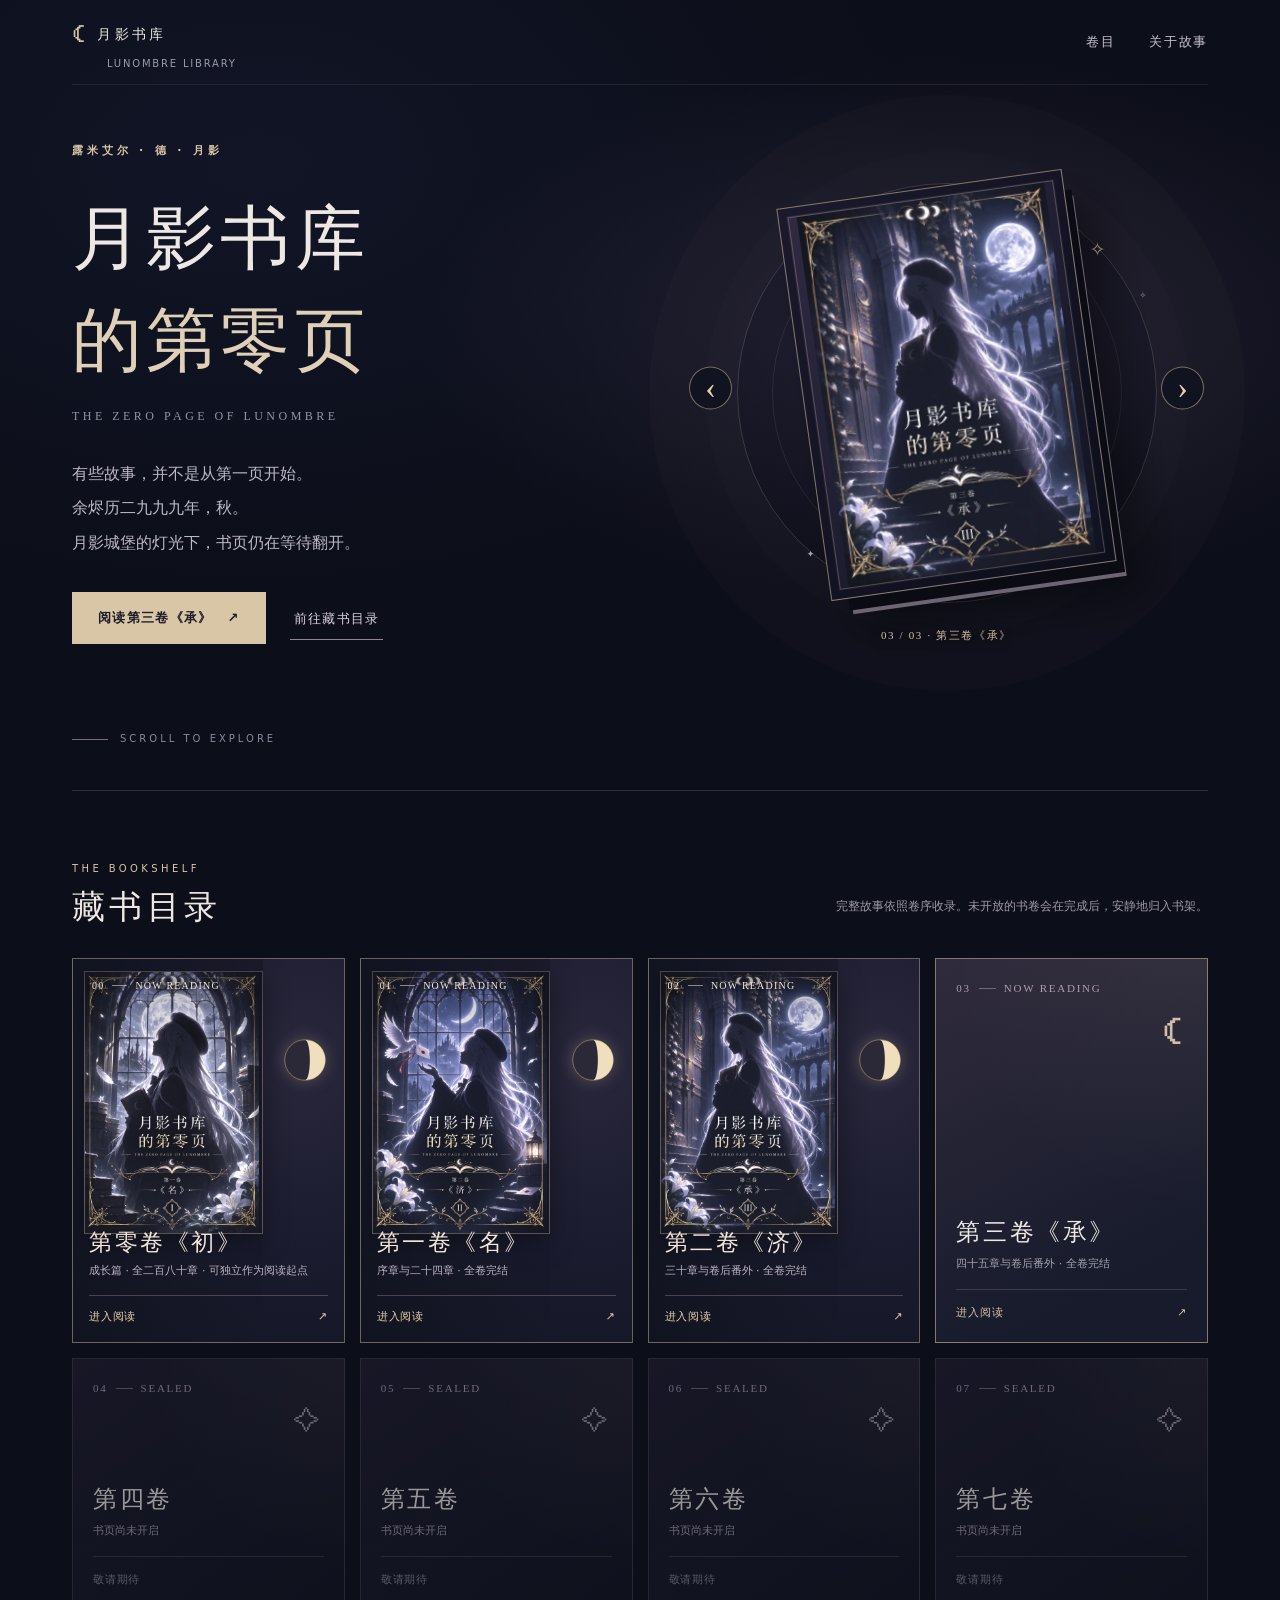
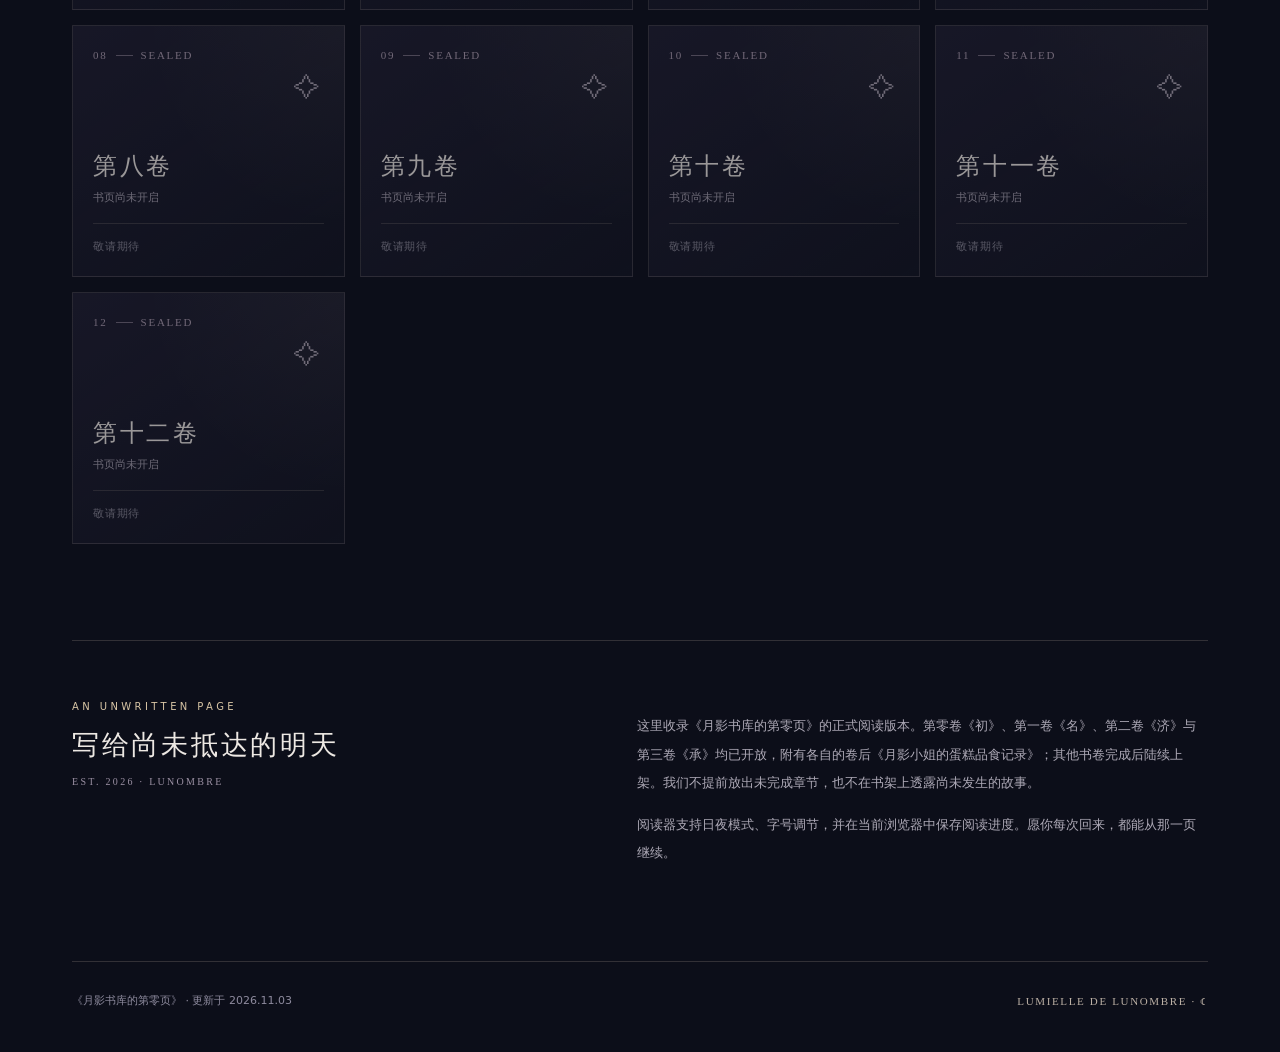
==== commit da5f9a2b: "Add public volume zero to bookshelf and reading options" ====
--- a/index.html
+++ b/index.html
@@ -101,6 +101,7 @@
     <p>完整故事依照卷序收录。未开放的书卷会在完成后，安静地归入书架。</p>
   </div>
   <div class="volumes">
+<a class="volume-card available" href="volume-00.html" aria-label="阅读第零卷《初》"><span class="vol-index">00 <span class="tiny-rule"></span> NOW READING</span><span class="vol-symbol" aria-hidden="true">☾</span><span class="vol-name">第零卷《初》</span><span class="vol-detail">成长篇 · 全二百八十章 · 可独立作为阅读起点</span><span class="vol-action">进入阅读 <span aria-hidden="true">↗</span></span></a>
     <a class="volume-card available" href="volume-01.html" aria-label="阅读第一卷">
       <span class="vol-index">01 <span class="tiny-rule"></span> NOW READING</span>
       <span class="vol-symbol" aria-hidden="true">☾</span>
@@ -189,7 +190,7 @@
 </section>
 <section id="about" class="about">
   <div><div class="kicker">AN UNWRITTEN PAGE</div><h3>写给尚未抵达的明天</h3><div class="micro">EST. 2026 · LUNOMBRE</div></div>
-  <div><p>这里收录《月影书库的第零页》的正式阅读版本。第一卷《名》、第二卷《济》与第三卷《承》均已完整开放，附有各自的卷后《月影小姐的蛋糕品食记录》；其他书卷完成后陆续上架。我们不提前放出未完成章节，也不在书架上透露尚未发生的故事。</p><p>阅读器支持日夜模式、字号调节，并在当前浏览器中保存阅读进度。愿你每次回来，都能从那一页继续。</p></div>
+  <div><p>这里收录《月影书库的第零页》的正式阅读版本。第零卷《初》、第一卷《名》、第二卷《济》与第三卷《承》均已开放，附有各自的卷后《月影小姐的蛋糕品食记录》；其他书卷完成后陆续上架。我们不提前放出未完成章节，也不在书架上透露尚未发生的故事。</p><p>阅读器支持日夜模式、字号调节，并在当前浏览器中保存阅读进度。愿你每次回来，都能从那一页继续。</p></div>
 </section>
 </main>
 <footer class="footer"><span>《月影书库的第零页》 · 更新于 2026.11.03</span><span class="signature">LUMIELLE DE LUNOMBRE · ☾</span></footer>
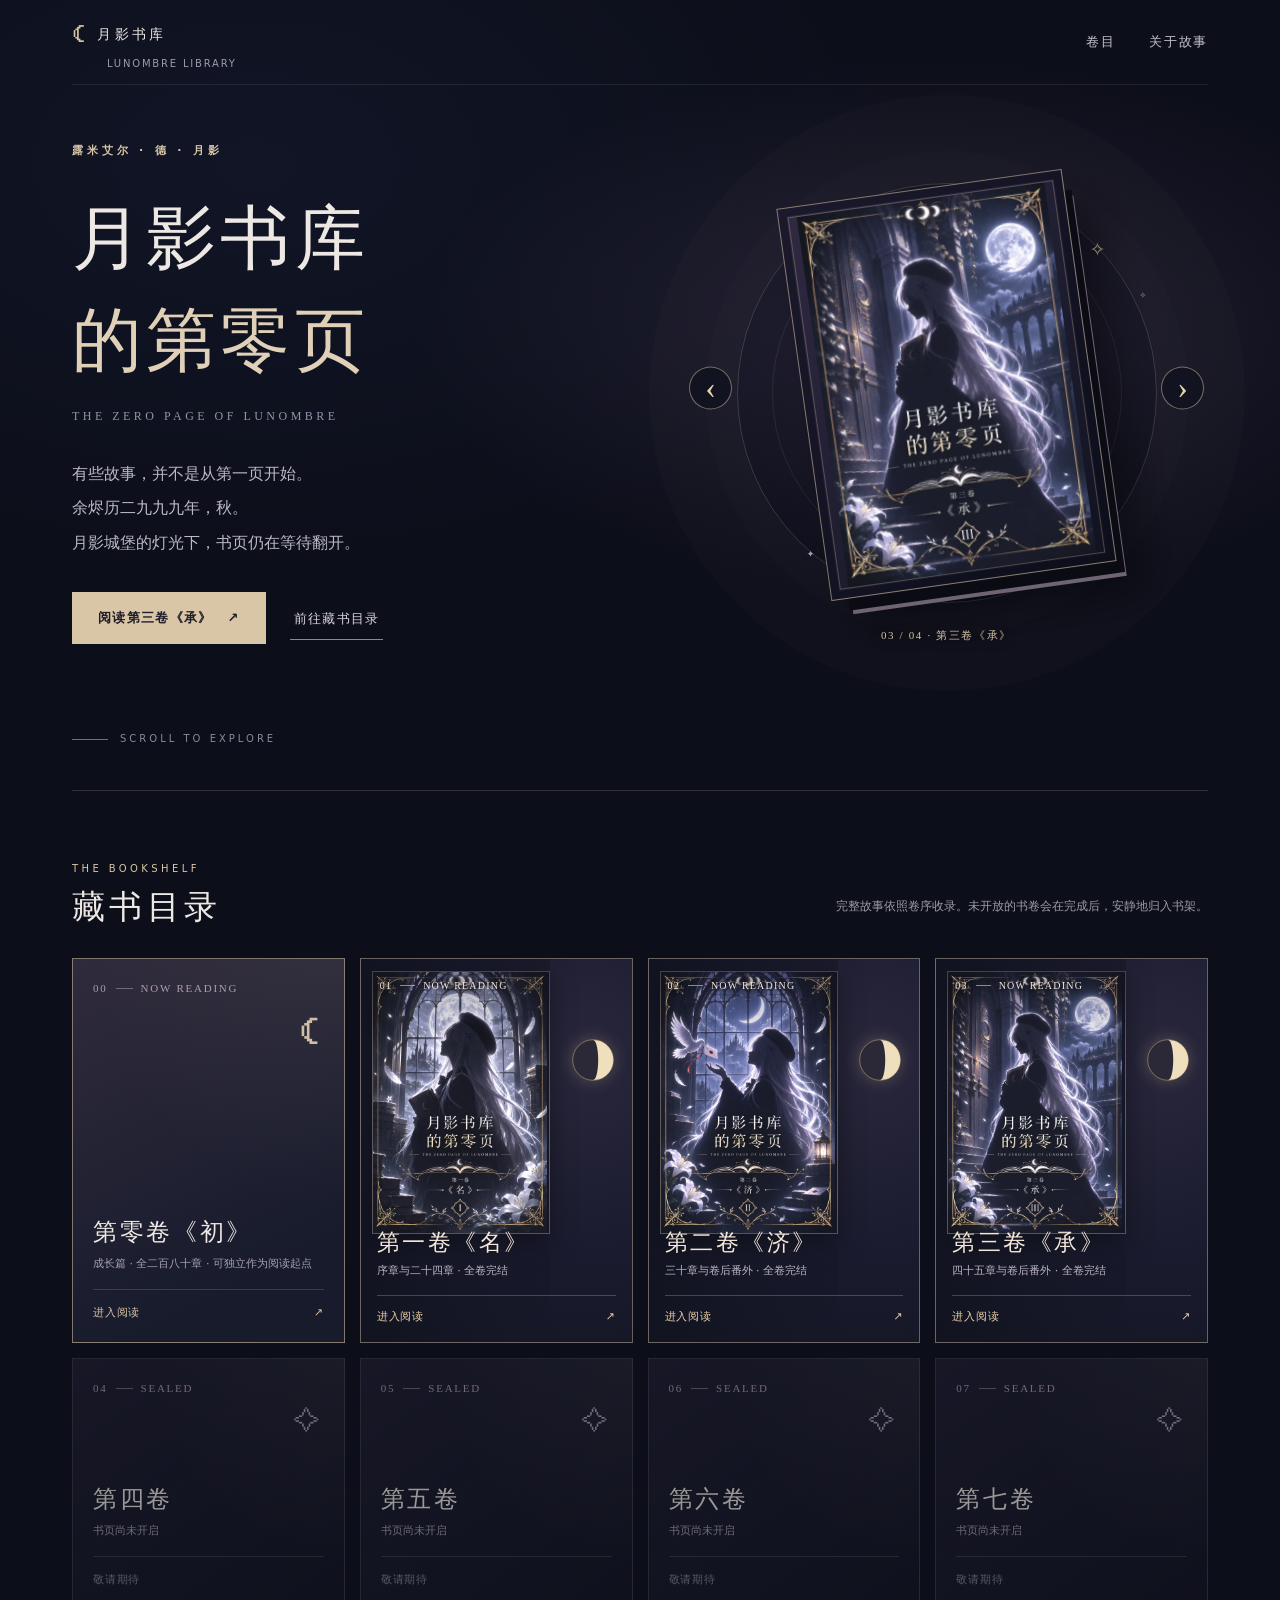
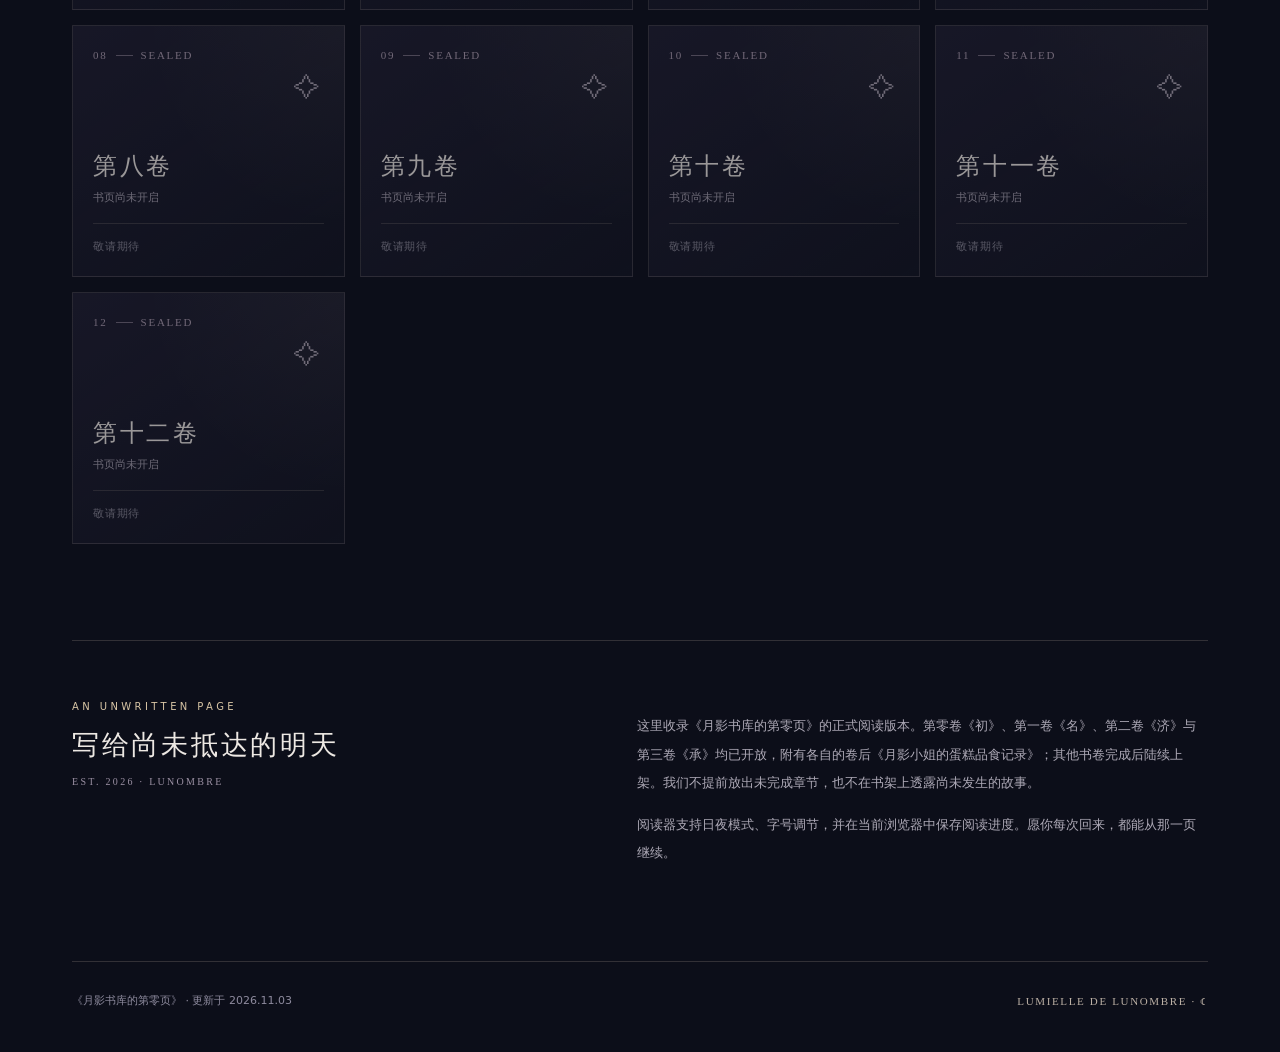
==== commit fd91fcf5: "Refresh cover carousel assets after adding volume zero" ====
--- a/index.html
+++ b/index.html
@@ -61,7 +61,7 @@
 @media(prefers-reduced-motion:reduce){*,*:before,*:after{transition:none!important;scroll-behavior:auto!important}}
 </style>
 <link rel="stylesheet" href="assets/css/covers.css?v=20261101-featured-v1">
-<script src="assets/js/covers.js?v=20261101-featured-v1" defer></script>
+<script src="assets/js/covers.js?v=20261106-volume00" defer></script>
 </head>
 <body>
 <div class="container">
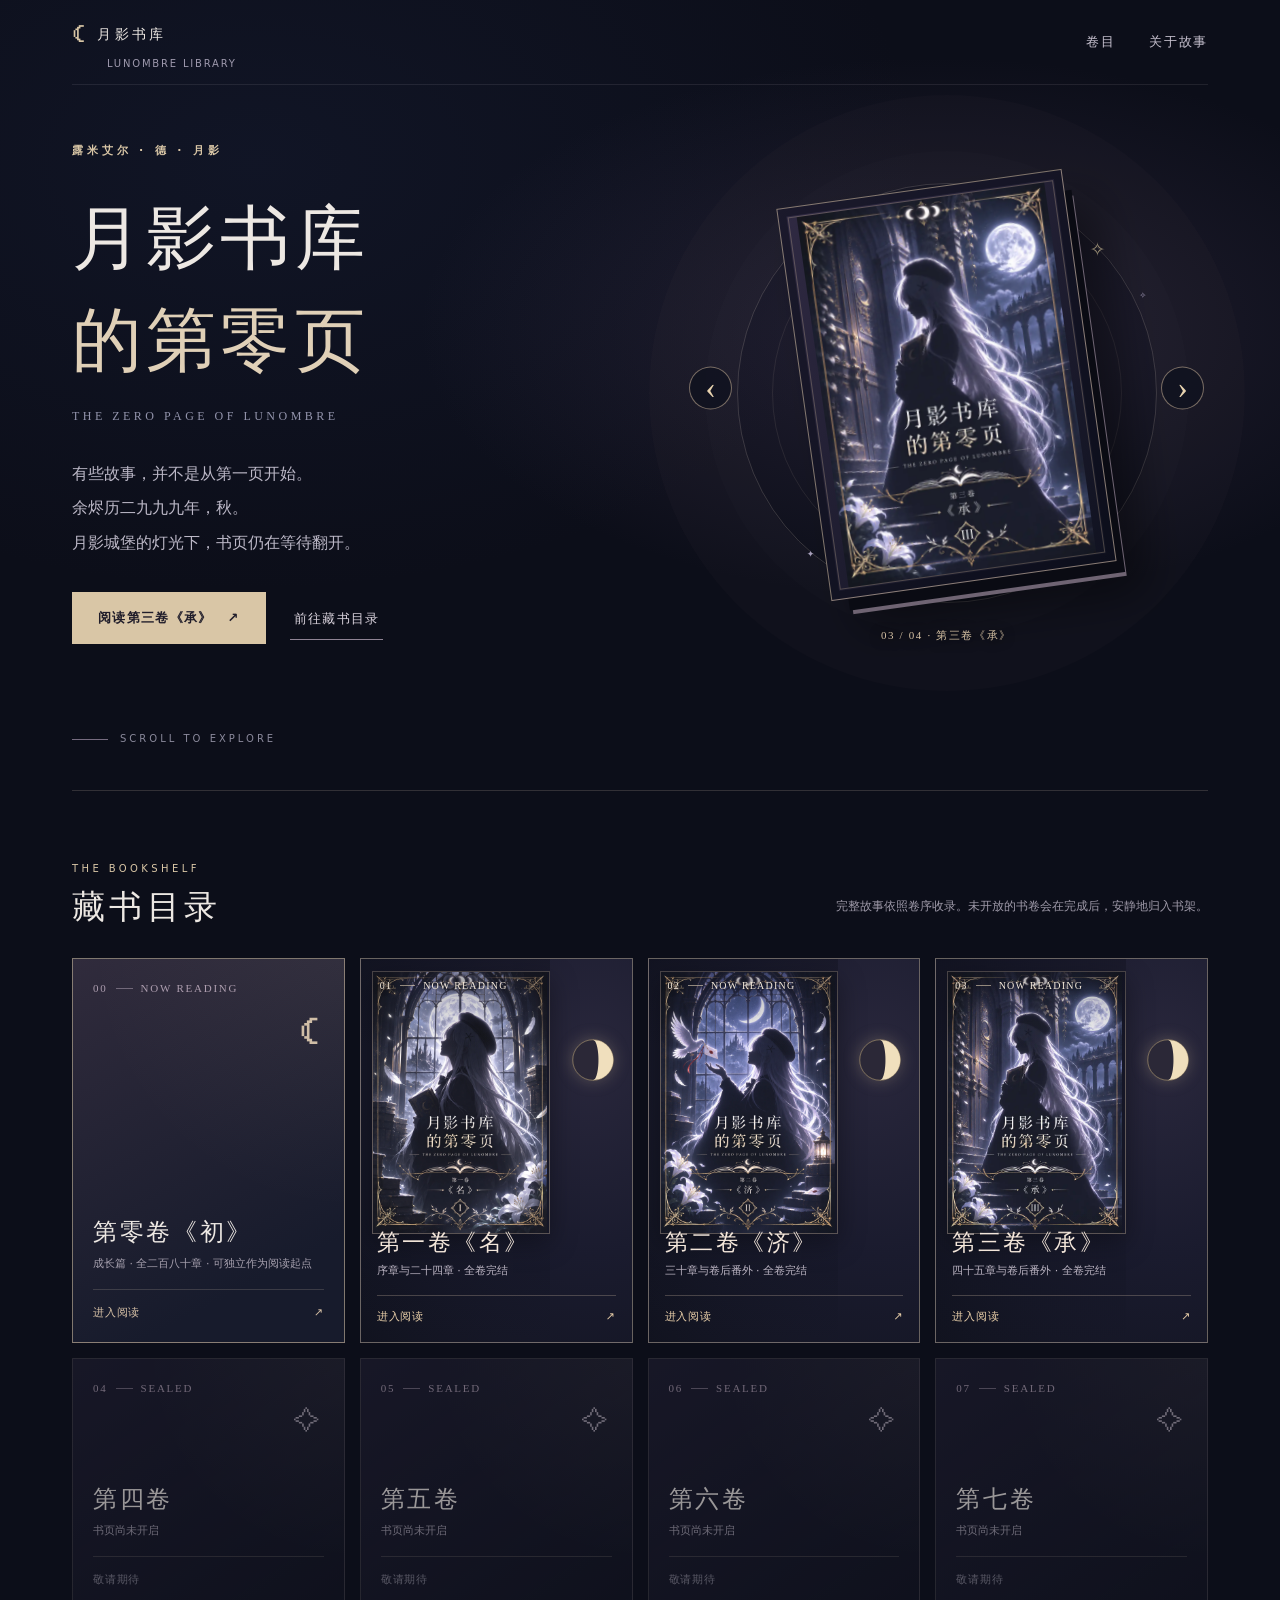
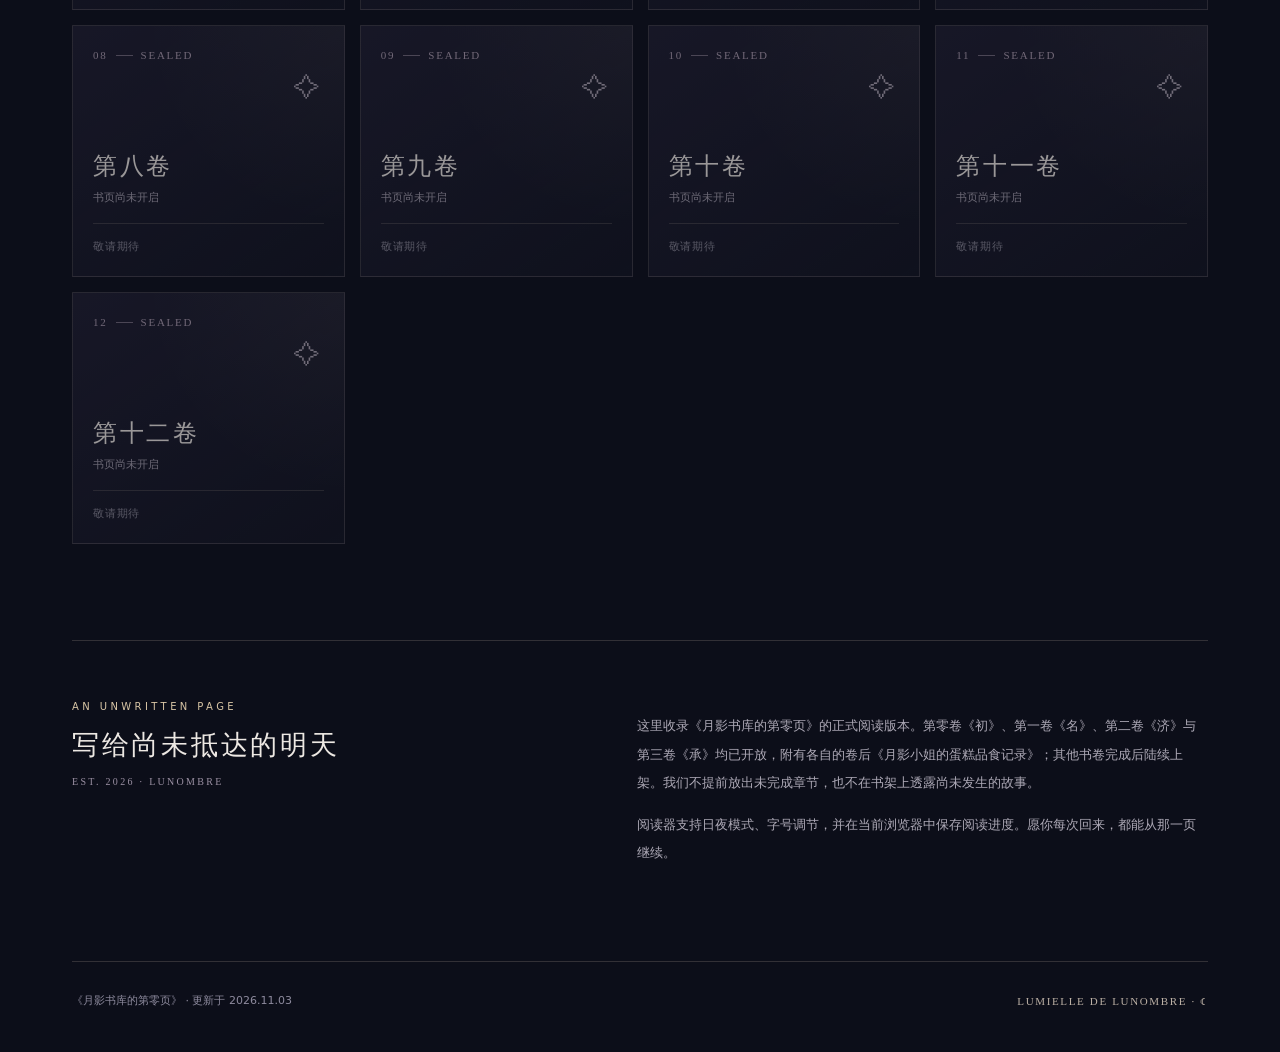
==== commit 71da4834: "Refresh cover mapping script after fixing Volume 0 shelf offset" ====
--- a/index.html
+++ b/index.html
@@ -61,7 +61,7 @@
 @media(prefers-reduced-motion:reduce){*,*:before,*:after{transition:none!important;scroll-behavior:auto!important}}
 </style>
 <link rel="stylesheet" href="assets/css/covers.css?v=20261101-featured-v1">
-<script src="assets/js/covers.js?v=20261106-volume00" defer></script>
+<script src="assets/js/covers.js?v=20261106-shelf-cover-fix" defer></script>
 </head>
 <body>
 <div class="container">
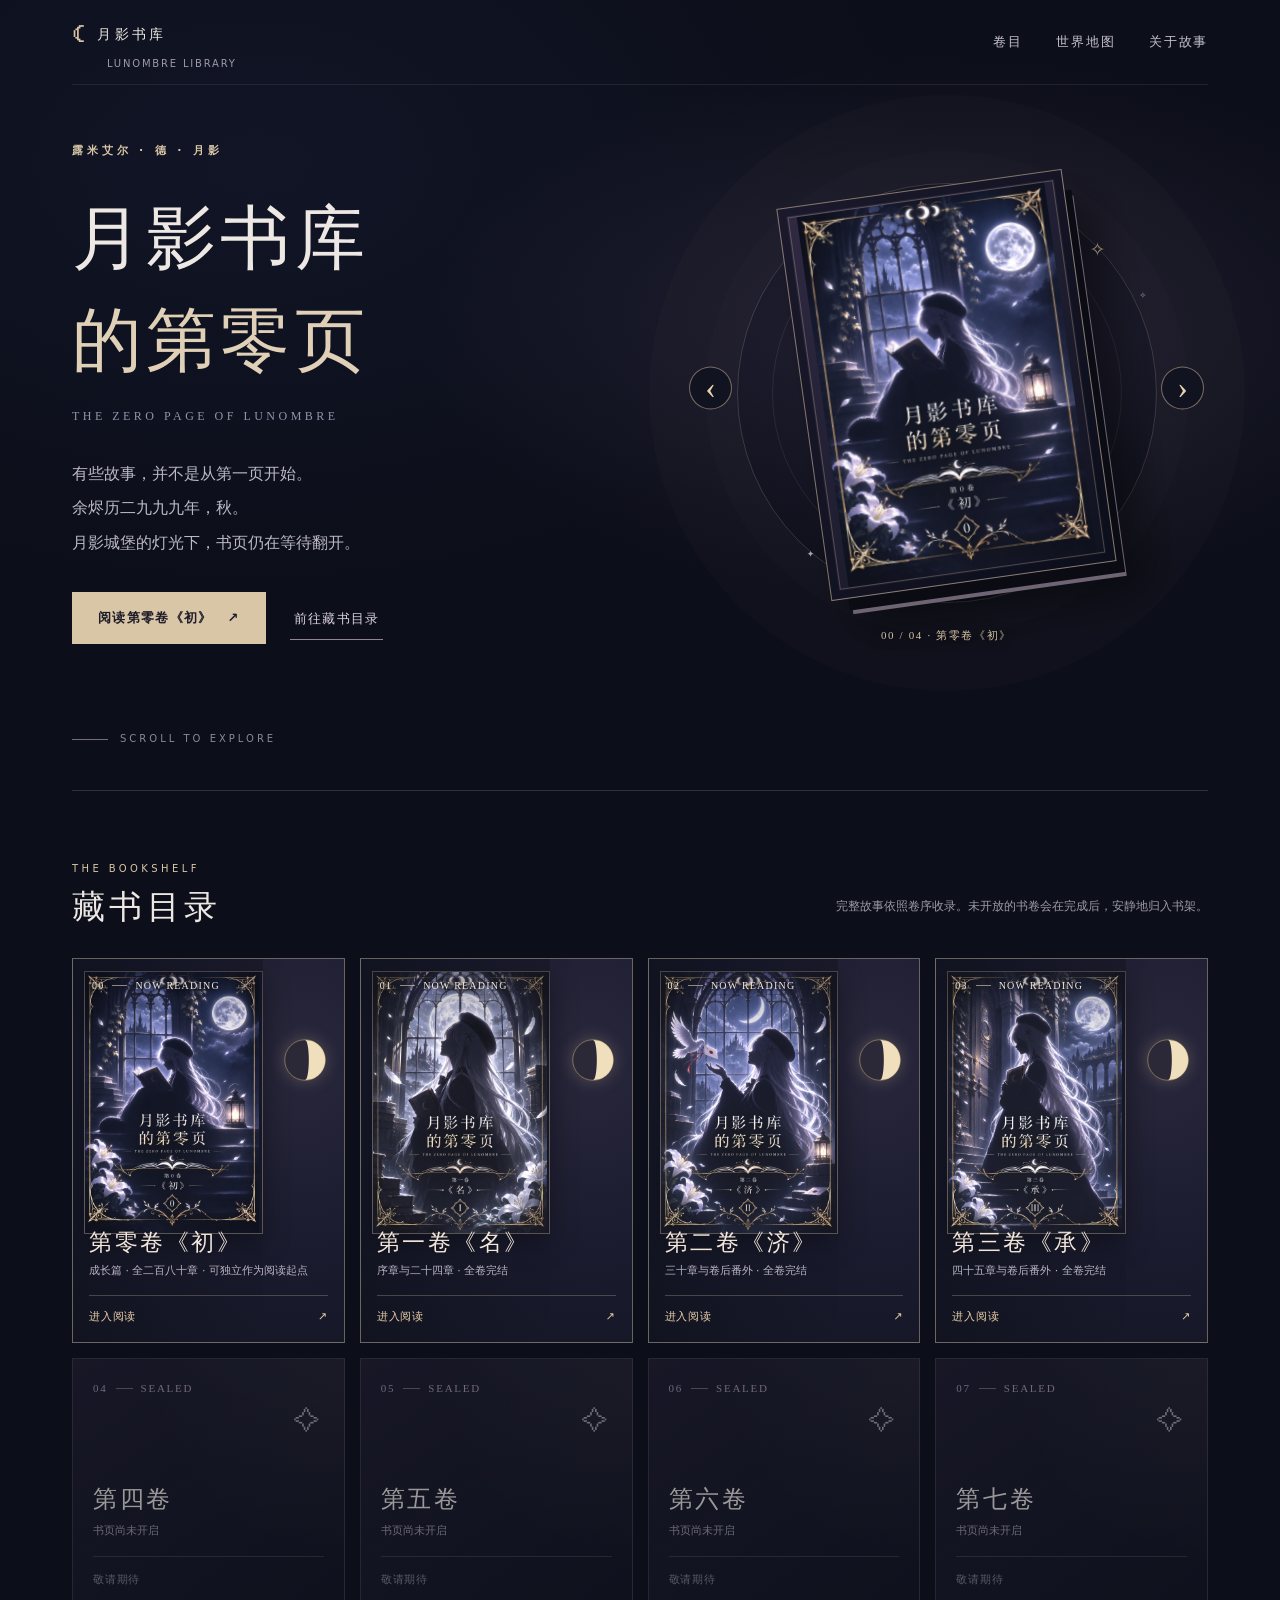
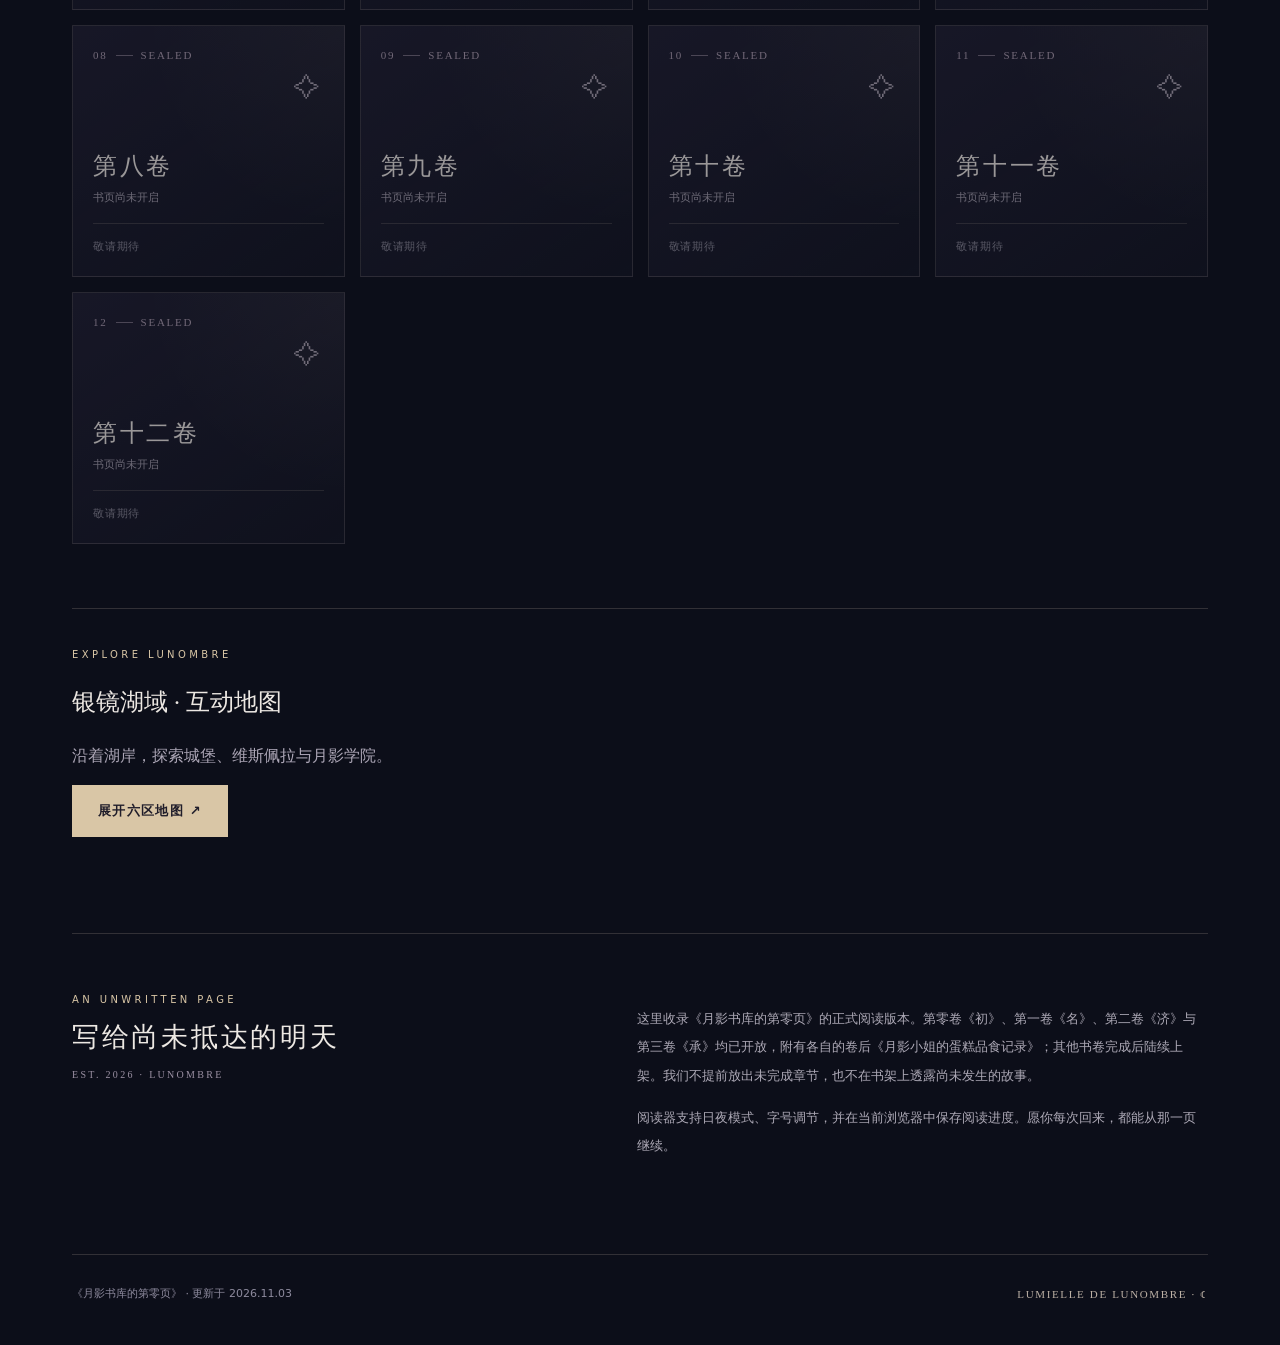
==== commit 1b082762: "Add seamless six-region top-view interactive Silver Mirror Lake atlas" ====
--- a/index.html
+++ b/index.html
@@ -67,7 +67,7 @@
 <div class="container">
 <header class="topbar">
   <a class="brand" href="index.html"><span class="moon" aria-hidden="true">☾</span>月影书库<small>LUNOMBRE LIBRARY</small></a>
-  <nav class="topnav" aria-label="网站导航"><a href="#library">卷目</a><a href="#about">关于故事</a></nav>
+  <nav class="topnav" aria-label="网站导航"><a href="#library">卷目</a><a href="map.html">世界地图</a><a href="#about">关于故事</a></nav>
 </header>
 <main>
 <section class="hero" aria-labelledby="main-title">
@@ -188,6 +188,7 @@
     </div>
   </div>
 </section>
+<section class="section-line" style="margin-top:64px;padding-top:38px"><div class="kicker">EXPLORE LUNOMBRE</div><h2 style="font-family:var(--serif);font-weight:400">银镜湖域 · 互动地图</h2><p style="color:var(--muted)">沿着湖岸，探索城堡、维斯佩拉与月影学院。</p><a class="primary" href="map.html">展开六区地图 ↗</a></section>
 <section id="about" class="about">
   <div><div class="kicker">AN UNWRITTEN PAGE</div><h3>写给尚未抵达的明天</h3><div class="micro">EST. 2026 · LUNOMBRE</div></div>
   <div><p>这里收录《月影书库的第零页》的正式阅读版本。第零卷《初》、第一卷《名》、第二卷《济》与第三卷《承》均已开放，附有各自的卷后《月影小姐的蛋糕品食记录》；其他书卷完成后陆续上架。我们不提前放出未完成章节，也不在书架上透露尚未发生的故事。</p><p>阅读器支持日夜模式、字号调节，并在当前浏览器中保存阅读进度。愿你每次回来，都能从那一页继续。</p></div>
